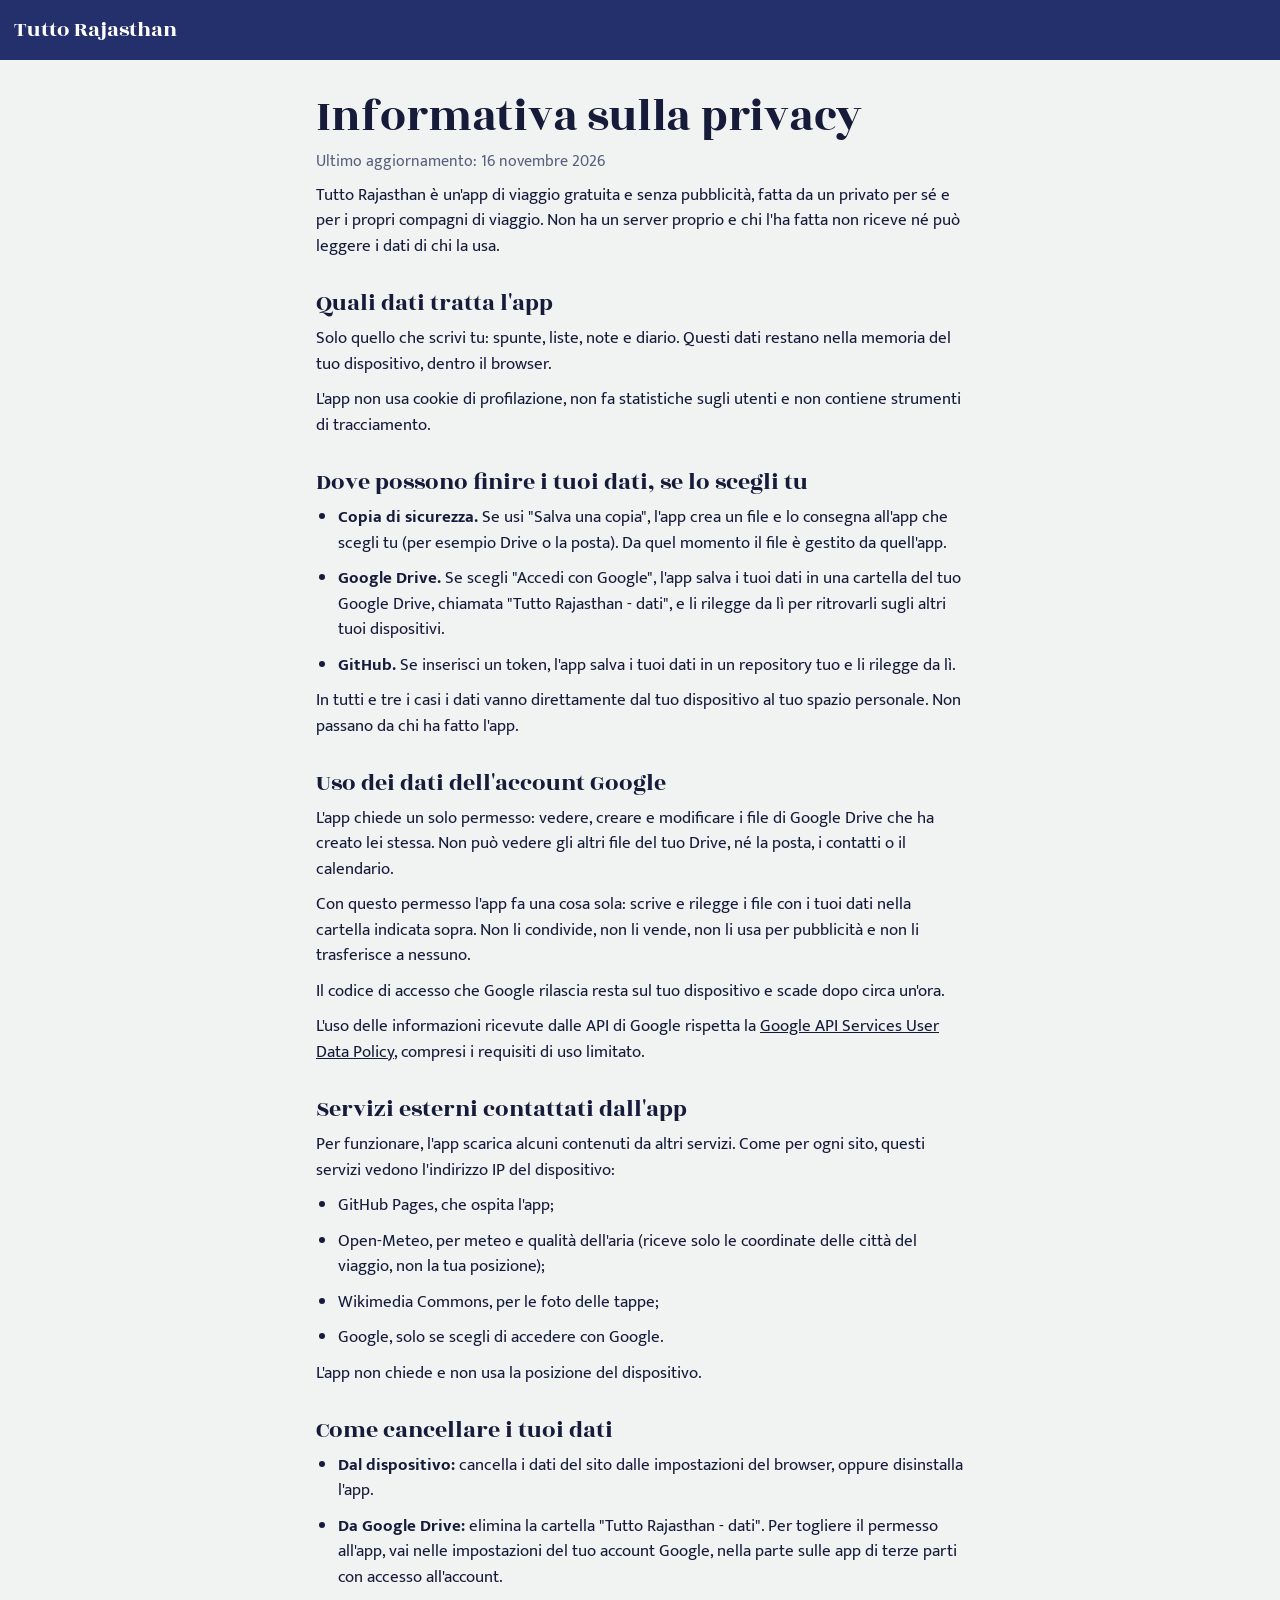
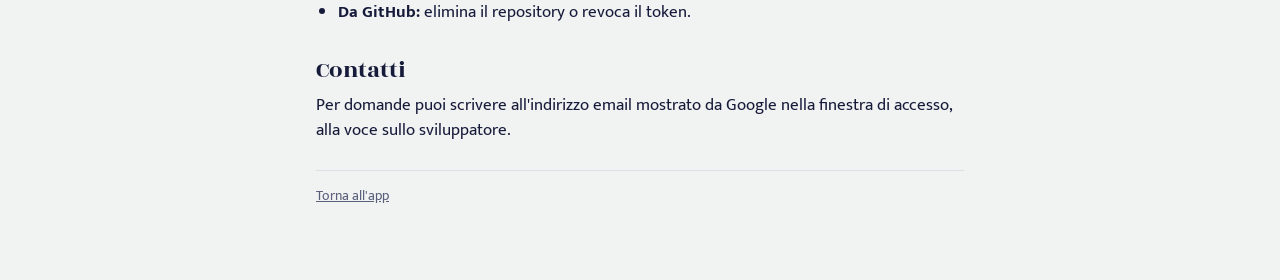
==== privacy.html @ 47c9664c "Informativa sulla privacy e collegamento dalle impostazioni Co-Authored-By: Claude Fable 5.2 <norepl" ====
<!DOCTYPE html>
<html lang="it">
<head>
<meta charset="utf-8">
<meta name="viewport" content="width=device-width, initial-scale=1">
<title>Tutto Rajasthan – Informativa sulla privacy</title>
<link rel="icon" href="icons/icon-192.png">
<link rel="stylesheet" href="app.css">
<style>
  main { max-width: 680px; }
  main h2 { font: 400 24px/1.2 var(--display); margin: 30px 0 8px; }
  main p, main li { margin-bottom: 10px; }
  main ul { list-style: disc; padding-left: 22px; }
  main a { text-decoration: underline; }
  body { padding-bottom: 40px; }
</style>
</head>
<body>
<header class="top"><h1>Tutto Rajasthan</h1></header>
<main>
  <h2 class="titolone" style="margin-top:8px">Informativa sulla privacy</h2>
  <p class="tenue">Ultimo aggiornamento: 16 novembre 2026</p>

  <p>Tutto Rajasthan è un'app di viaggio gratuita e senza pubblicità, fatta da un privato per sé e per i propri compagni di viaggio. Non ha un server proprio e chi l'ha fatta non riceve né può leggere i dati di chi la usa.</p>

  <h2>Quali dati tratta l'app</h2>
  <p>Solo quello che scrivi tu: spunte, liste, note e diario. Questi dati restano nella memoria del tuo dispositivo, dentro il browser.</p>
  <p>L'app non usa cookie di profilazione, non fa statistiche sugli utenti e non contiene strumenti di tracciamento.</p>

  <h2>Dove possono finire i tuoi dati, se lo scegli tu</h2>
  <ul>
    <li><b>Copia di sicurezza.</b> Se usi "Salva una copia", l'app crea un file e lo consegna all'app che scegli tu (per esempio Drive o la posta). Da quel momento il file è gestito da quell'app.</li>
    <li><b>Google Drive.</b> Se scegli "Accedi con Google", l'app salva i tuoi dati in una cartella del tuo Google Drive, chiamata "Tutto Rajasthan - dati", e li rilegge da lì per ritrovarli sugli altri tuoi dispositivi.</li>
    <li><b>GitHub.</b> Se inserisci un token, l'app salva i tuoi dati in un repository tuo e li rilegge da lì.</li>
  </ul>
  <p>In tutti e tre i casi i dati vanno direttamente dal tuo dispositivo al tuo spazio personale. Non passano da chi ha fatto l'app.</p>

  <h2>Uso dei dati dell'account Google</h2>
  <p>L'app chiede un solo permesso: vedere, creare e modificare i file di Google Drive che ha creato lei stessa. Non può vedere gli altri file del tuo Drive, né la posta, i contatti o il calendario.</p>
  <p>Con questo permesso l'app fa una cosa sola: scrive e rilegge i file con i tuoi dati nella cartella indicata sopra. Non li condivide, non li vende, non li usa per pubblicità e non li trasferisce a nessuno.</p>
  <p>Il codice di accesso che Google rilascia resta sul tuo dispositivo e scade dopo circa un'ora.</p>
  <p>L'uso delle informazioni ricevute dalle API di Google rispetta la <a href="https://developers.google.com/terms/api-services-user-data-policy" target="_blank" rel="noopener">Google API Services User Data Policy</a>, compresi i requisiti di uso limitato.</p>

  <h2>Servizi esterni contattati dall'app</h2>
  <p>Per funzionare, l'app scarica alcuni contenuti da altri servizi. Come per ogni sito, questi servizi vedono l'indirizzo IP del dispositivo:</p>
  <ul>
    <li>GitHub Pages, che ospita l'app;</li>
    <li>Open-Meteo, per meteo e qualità dell'aria (riceve solo le coordinate delle città del viaggio, non la tua posizione);</li>
    <li>Wikimedia Commons, per le foto delle tappe;</li>
    <li>Google, solo se scegli di accedere con Google.</li>
  </ul>
  <p>L'app non chiede e non usa la posizione del dispositivo.</p>

  <h2>Come cancellare i tuoi dati</h2>
  <ul>
    <li><b>Dal dispositivo:</b> cancella i dati del sito dalle impostazioni del browser, oppure disinstalla l'app.</li>
    <li><b>Da Google Drive:</b> elimina la cartella "Tutto Rajasthan - dati". Per togliere il permesso all'app, vai nelle impostazioni del tuo account Google, nella parte sulle app di terze parti con accesso all'account.</li>
    <li><b>Da GitHub:</b> elimina il repository o revoca il token.</li>
  </ul>

  <h2>Contatti</h2>
  <p>Per domande puoi scrivere all'indirizzo email mostrato da Google nella finestra di accesso, alla voce sullo sviluppatore.</p>

  <p class="pie"><a href="./">Torna all'app</a></p>
</main>
</body>
</html>
---- app.css ----
/* Tutto Rajasthan
   Idea: ogni città ha il suo colore (la città blu, la città rosa, la città d'oro) e l'arco a punta
   dei palazzi fa da segno ricorrente. Il resto resta quieto: calce, indaco, un accento calendula. */
@font-face { font-family: "Rozha One"; src: url("font/rozha.woff2") format("woff2"); font-display: swap; }
@font-face { font-family: "Mukta"; font-weight: 400; src: url("font/mukta-400.woff2") format("woff2"); font-display: swap; }
@font-face { font-family: "Mukta"; font-weight: 600; src: url("font/mukta-600.woff2") format("woff2"); font-display: swap; }
@font-face { font-family: "Mukta"; font-weight: 700; src: url("font/mukta-700.woff2") format("woff2"); font-display: swap; }

:root {
  --calce: #f1f3f2;
  --foglio: #ffffff;
  --inchiostro: #161b3a;
  --tenue: #5a607c;
  --linea: #dcdfe6;
  --indaco: #24306b;
  --calendula: #f0a202;
  --su-calendula: #2a1c00;
  --robbia: #a8322b;
  --foglia: #23795a;
  --citta: #24306b;
  --su-citta: #ffffff;
  --display: "Rozha One", "Mukta", system-ui, sans-serif;
  --testo: "Mukta", system-ui, -apple-system, "Segoe UI", Roboto, sans-serif;
  --barra: 70px;
}
@media (prefers-color-scheme: dark) {
  :root {
    --calce: #0f1226;
    --foglio: #191d3a;
    --inchiostro: #eeece4;
    --tenue: #a4a9c4;
    --linea: #2c3158;
    --indaco: #161a36;
    --robbia: #f08a80;
    --foglia: #7ccfa9;
  }
}
* { box-sizing: border-box; }
[hidden] { display: none !important; }
html { -webkit-text-size-adjust: 100%; }
body {
  margin: 0; background: var(--calce); color: var(--inchiostro);
  font: 400 17px/1.5 var(--testo);
  padding-bottom: calc(var(--barra) + env(safe-area-inset-bottom) + 12px);
}
h1, h2, h3, h4, p, ul, ol, dl, dd { margin: 0; }
ul, ol { padding: 0; list-style: none; }
a { color: inherit; text-decoration: none; }
button, input, textarea, select { font: inherit; color: inherit; }
button { cursor: pointer; -webkit-tap-highlight-color: transparent; }
svg { display: block; }
:focus-visible { outline: 3px solid var(--calendula); outline-offset: 2px; }

/* ---------- Barra superiore ---------- */
.top {
  position: sticky; top: 0; z-index: 6; display: flex; align-items: center; gap: 2px;
  min-height: 60px; padding: 6px 8px 6px 14px; padding-top: calc(6px + env(safe-area-inset-top));
  background: var(--indaco); color: #fff;
}
.top h1 { flex: 1; min-width: 0; font: 400 22px/1.2 var(--display); overflow: hidden; text-overflow: ellipsis; white-space: nowrap; }
.top button, .top .ing { background: none; border: 0; color: inherit; width: 48px; height: 48px; display: grid; place-items: center; border-radius: 50%; }
.top svg { width: 27px; height: 27px; }
.top .back { margin-left: -10px; }
.top .back svg { width: 30px; height: 30px; }
.punto { width: 15px; height: 15px; border-radius: 50%; background: #9aa1c4; box-shadow: 0 0 0 3px rgba(255, 255, 255, .22); }
.punto.verde { background: #5fd39a; }
.punto.ambra { background: var(--calendula); }
.punto.rosso { background: #ff8a80; }
.punto.blu { background: #9cc4ff; animation: pulsa .9s infinite alternate; }
@keyframes pulsa { to { opacity: .3; } }
@media (prefers-reduced-motion: reduce) { .punto.blu { animation: none; } }
.avviso { background: var(--robbia); color: #fff; padding: 9px 14px; font-size: 15px; }

main { max-width: 720px; margin: 0 auto; padding: 16px 16px 24px; outline: none; }

/* ---------- Navigazione in basso ---------- */
.tab {
  position: fixed; left: 0; right: 0; bottom: 0; z-index: 6; display: flex; justify-content: center;
  background: var(--foglio); border-top: 1px solid var(--linea);
  padding-bottom: env(safe-area-inset-bottom);
}
.tab a {
  flex: 1; max-width: 140px; min-height: var(--barra); display: flex; flex-direction: column; align-items: center; justify-content: center; gap: 2px;
  font-size: 13px; font-weight: 600; color: var(--tenue); position: relative;
}
.tab svg { width: 30px; height: 30px; }
.tab a.qui { color: var(--inchiostro); }
.tab a.qui::before { content: ""; position: absolute; top: 0; left: 22%; right: 22%; height: 4px; border-radius: 0 0 4px 4px; background: var(--calendula); }

/* ---------- Tipografia di pagina ---------- */
.titolone { font: 400 clamp(34px, 9.5vw, 46px)/1.08 var(--display); letter-spacing: -.005em; text-wrap: balance; }
.sez { font: 400 24px/1.2 var(--display); margin: 30px 0 10px; display: flex; align-items: center; gap: 10px; }
.sez:first-child { margin-top: 4px; }
.sez .arco { flex: none; }
h3 { font: 600 18px/1.3 var(--testo); }
.tenue { color: var(--tenue); font-size: 15.5px; }
.piccolo { font-size: 14px; color: var(--tenue); }
.err { color: var(--robbia); font-size: 15.5px; margin: 6px 0; }
.pie { color: var(--tenue); font-size: 14px; margin-top: 26px; padding-top: 14px; border-top: 1px solid var(--linea); }
.pie a { text-decoration: underline; }

/* ---------- Pannelli (solo dove c'è qualcosa da toccare) ---------- */
.pannello { background: var(--foglio); border-radius: 18px; padding: 4px 16px; margin-bottom: 14px; }
.pannello.pieno { padding: 16px; }
.pannello > h2 { font: 700 15px/1.3 var(--testo); color: var(--tenue); padding: 14px 0 4px; }
.vuoto { text-align: center; padding: 34px 20px; }
.vuoto .arco { margin: 0 auto 14px; opacity: .35; }

/* ---------- Viaggio ---------- */
.apertura { padding: 8px 0 4px; }
.apertura .date { margin-top: 6px; }
.nastro { display: flex; gap: 3px; margin: 20px 0 6px; }
.nastro a { flex: 1; min-width: 0; display: block; }
.nastro svg { width: 100%; height: auto; }
.nastro-leg { display: flex; justify-content: space-between; font-size: 13px; color: var(--tenue); }
.prossima { display: flex; gap: 14px; align-items: center; background: var(--calendula); color: var(--su-calendula); border-radius: 18px; padding: 14px 16px; margin: 20px 0 6px; }
.prossima svg { flex: none; width: 30px; height: 30px; }
.prossima b { display: block; font-weight: 700; line-height: 1.3; }
.prossima span { font-size: 15px; }
.oggi-meteo { display: flex; gap: 12px; align-items: center; margin-top: 16px; padding: 14px 16px; border-radius: 18px; background: var(--citta); color: var(--su-citta); }
.oggi-meteo .gradi { font: 400 40px/1 var(--display); }

.filo { position: relative; margin-top: 4px; }
.filo li { position: relative; display: grid; grid-template-columns: 44px 1fr; gap: 0 14px; padding: 0 0 24px 0; }
.filo li::before { content: ""; position: absolute; left: 22px; top: 0; bottom: 0; width: 6px; margin-left: -3px; background: var(--citta); }
.filo li:first-child::before { top: 14px; border-radius: 3px 3px 0 0; }
.filo li:last-child::before { bottom: auto; height: 14px; border-radius: 0 0 3px 3px; }
.perla { position: relative; z-index: 1; justify-self: center; width: 40px; height: 40px; border-radius: 50%; display: grid; place-items: center; background: var(--citta); color: var(--su-citta); font: 400 19px/1 var(--display); border: 4px solid var(--calce); margin-top: -6px; }
.filo .quando { display: block; font-size: 14px; font-weight: 600; color: var(--tenue); text-transform: capitalize; }
.filo .cosa { min-width: 0; margin-top: -4px; }
.filo h3 { font: 400 22px/1.2 var(--display); }
.filo li.passato { opacity: .5; }
.filo li.oggi .perla { box-shadow: 0 0 0 4px var(--calendula); }
.filo li.oggi h3::after { content: "oggi"; font: 700 13px/1 var(--testo); background: var(--calendula); color: var(--su-calendula); padding: 4px 8px; border-radius: 10px; margin-left: 10px; vertical-align: 4px; }
.azioni { display: flex; flex-wrap: wrap; gap: 8px; margin-top: 10px; }
.azioni.larghe { margin: 16px 0 6px; }
.chip { display: inline-flex; align-items: center; gap: 7px; min-height: 40px; padding: 7px 15px; border-radius: 20px; background: var(--foglio); border: 1.5px solid var(--linea); font-size: 15.5px; font-weight: 600; }
.chip svg { width: 19px; height: 19px; }
.chip.citta { background: var(--citta); color: var(--su-citta); border-color: transparent; }
.chip.scritto { border-color: var(--foglia); color: var(--foglia); }

/* ---------- Tappe ---------- */
.tappe li a { display: grid; grid-template-columns: 54px 1fr auto; gap: 14px; align-items: center; padding: 14px 0; border-bottom: 1px solid var(--linea); }
.tappe h3 { font: 400 22px/1.15 var(--display); }
.tappe .gradi { font: 600 15.5px/1.2 var(--testo); color: var(--tenue); text-align: right; white-space: nowrap; }
.tappe .gradi b { display: block; font: 400 22px/1 var(--display); color: var(--inchiostro); }
.generali { display: flex; align-items: center; gap: 14px; background: var(--foglio); border-radius: 18px; padding: 14px 16px; margin-bottom: 8px; }
.generali svg { flex: none; width: 30px; height: 30px; color: var(--indaco); }
@media (prefers-color-scheme: dark) { .generali svg { color: var(--calendula); } }

.fascia { margin: -16px -16px 0; padding: 22px 16px 20px; background: var(--citta); color: var(--su-citta); position: relative; overflow: hidden; }
.fascia .titolone { position: relative; }
.fascia p { position: relative; opacity: .92; }
.fascia .sfondo { position: absolute; right: -30px; bottom: -64px; width: 210px; height: auto; opacity: .16; }
.fascia .scritta { position: relative; }
.fascia .foto { position: absolute; inset: 0; width: 100%; height: 100%; object-fit: cover; opacity: 0; }
.fascia.con-foto { min-height: 230px; display: flex; align-items: flex-end; color: #fff; background: #10122a; }
.fascia.con-foto .foto { opacity: 1; }
.fascia.con-foto .sfondo { display: none; }
.fascia.con-foto::after { content: ""; position: absolute; inset: 0; background: linear-gradient(180deg, rgba(10, 12, 34, 0) 30%, rgba(10, 12, 34, .82) 100%); }
.fascia.con-foto .scritta { z-index: 1; text-shadow: 0 1px 10px rgba(0, 0, 0, .55); }
@media (prefers-reduced-motion: no-preference) { .fascia .foto { transition: opacity .35s; } }

.meteo { background: var(--foglio); border-radius: 0 0 18px 18px; margin: 0 -16px; padding: 4px 16px 8px; }
.meteo .k { display: block; font-size: 14px; font-weight: 600; color: var(--tenue); }
.meteo .grande { font: 400 34px/1.1 var(--display); display: block; }
.meteo .blocco { padding: 14px 0; border-top: 1px solid var(--linea); }
.meteo .adesso { display: flex; align-items: center; gap: 16px; padding: 14px 0 12px; }
.meteo .adesso .cielo { width: 58px; height: 58px; color: var(--calendula); flex: none; }
.meteo .soli { display: grid; grid-template-columns: 1fr 1fr; gap: 0 16px; }
.meteo .soli p { grid-column: 1 / -1; }
.cielo { width: 26px; height: 26px; }

.scala-t { display: grid; grid-template-columns: auto 1fr auto; gap: 10px; align-items: center; font-weight: 700; font-size: 15.5px; margin: 6px 0 4px; }
.scala-t .traccia { position: relative; height: 10px; border-radius: 5px; background: var(--linea); }
.scala-t .traccia i { position: absolute; top: 0; bottom: 0; border-radius: 5px; background: var(--citta); }
.scala-t .traccia b { position: absolute; top: 50%; width: 16px; height: 16px; margin: -8px 0 0 -8px; border-radius: 50%; background: var(--inchiostro); border: 3px solid var(--foglio); }
.tappe .scala-t { margin: 6px 0 0; font-size: 14.5px; }

.scala-aria { margin-top: 10px; }
.scala-aria .fasce { position: relative; display: flex; gap: 2px; height: 10px; }
.scala-aria .fasce i { flex: 1; border-radius: 3px; }
.scala-aria .fasce i:first-child { border-radius: 5px 3px 3px 5px; }
.scala-aria .fasce i:last-of-type { border-radius: 3px 5px 5px 3px; }
.scala-aria .fasce b { position: absolute; top: -5px; width: 8px; height: 20px; margin-left: -4px; border-radius: 4px; background: var(--inchiostro); box-shadow: 0 0 0 2px var(--foglio); }
.scala-aria .estremi { display: flex; justify-content: space-between; font-size: 13px; color: var(--tenue); margin-top: 6px; }

.colonne { display: flex; gap: 18px; margin-top: 10px; }
.colonne .col { display: flex; flex-direction: column; align-items: center; gap: 3px; min-width: 62px; }
.colonne .cielo { color: var(--tenue); margin-bottom: 2px; }
.colonne .v { font-weight: 700; font-size: 15.5px; line-height: 1.2; }
.colonne .asta { position: relative; width: 12px; height: 86px; border-radius: 6px; background: var(--linea); }
.colonne .asta i { position: absolute; left: 0; right: 0; border-radius: 6px; background: var(--citta); }
.colonne .d { font-size: 13.5px; color: var(--tenue); line-height: 1.25; text-align: center; }

.grafico { width: 100%; height: auto; overflow: visible; }
.grafico .griglia { stroke: var(--linea); stroke-width: 1; }
.grafico .asse { font: 600 10.5px var(--testo); fill: var(--tenue); }
.grafico .asse.oggi { fill: var(--inchiostro); font-weight: 700; }
.grafico .asse.nome { font-size: 10px; }
.grafico a:focus-visible rect:first-of-type { fill: color-mix(in srgb, var(--calendula) 30%, transparent); }
.legenda { display: flex; flex-wrap: wrap; gap: 6px 18px; font-size: 14px; color: var(--tenue); margin-top: 8px; }
.legenda span { display: inline-flex; align-items: center; gap: 7px; }
.legenda .q { width: 10px; height: 16px; border-radius: 5px; border: 2.5px solid var(--tenue); }
.legenda .q.piena { background: var(--tenue); }

.nuova { position: sticky; top: calc(60px + env(safe-area-inset-top)); z-index: 5; display: flex; align-items: center; gap: 12px; justify-content: space-between; background: var(--calendula); color: var(--su-calendula); padding: 10px 14px; box-shadow: 0 2px 8px rgba(10, 12, 34, .18); }
.nuova p { font-size: 15.5px; line-height: 1.3; }
.nuova button { flex: none; min-height: 42px; padding: 8px 16px; border-radius: 21px; border: 0; background: var(--su-calendula); color: #fff; font-weight: 700; }

.segni li, .lista li { display: flex; gap: 14px; padding: 13px 0; border-top: 1px solid var(--linea); align-items: flex-start; }
.segni li:first-child, .lista li:first-child { border-top: 0; }
.segni p, .lista p { font-size: 16px; color: var(--tenue); margin-top: 2px; }
.spunta { flex: none; width: 34px; height: 34px; border-radius: 11px; border: 2.5px solid var(--tenue); background: transparent; position: relative; margin-top: 0; }
.spunta::before { content: ""; position: absolute; inset: -8px; }
.spunta.on { background: var(--foglia); border-color: var(--foglia); }
.spunta.on::after { content: ""; position: absolute; left: 10px; top: 3px; width: 8px; height: 16px; border: solid #fff; border-width: 0 3.5px 3.5px 0; transform: rotate(45deg); }
@media (prefers-color-scheme: dark) { .spunta.on::after { border-color: #0f1226; } }
.punti li { padding: 10px 0 10px 22px; border-top: 1px solid var(--linea); position: relative; }
.punti li:first-child { border-top: 0; }
.punti li::before { content: ""; position: absolute; left: 2px; top: 20px; width: 9px; height: 9px; border-radius: 2px; background: var(--citta); transform: rotate(45deg); }
.voci-testo li { padding: 13px 0; border-top: 1px solid var(--linea); }
.voci-testo li:first-child { border-top: 0; }
.voci-testo p { color: var(--tenue); margin-top: 2px; font-size: 16px; }
.rimandi a { display: flex; justify-content: space-between; gap: 12px; align-items: center; padding: 13px 0; border-top: 1px solid var(--linea); }
.rimandi a:first-child { border-top: 0; }
.freccia { flex: none; width: 22px; height: 22px; color: var(--tenue); }

/* ---------- Sotto-navigazione ---------- */
.sotto { display: flex; gap: 8px; overflow-x: auto; margin: 0 -16px; padding: 0 16px 14px; scrollbar-width: none; }
.sotto::-webkit-scrollbar { display: none; }
.sotto a { flex: none; min-height: 42px; display: inline-flex; align-items: center; padding: 8px 16px; border-radius: 21px; border: 1.5px solid var(--linea); background: var(--foglio); font-size: 15.5px; font-weight: 600; white-space: nowrap; }
.sotto a.qui { background: var(--inchiostro); border-color: var(--inchiostro); color: var(--calce); }

/* ---------- Liste ---------- */
.progresso { font-size: 14.5px; color: var(--tenue); padding: 0 2px 14px; }
.progresso span { display: block; height: 8px; border-radius: 4px; background: linear-gradient(90deg, var(--foglia) var(--p), var(--linea) var(--p)); margin-bottom: 6px; }
.lista .corpo { flex: 1; min-width: 0; cursor: pointer; }
.lista li.fatto h3 { text-decoration: line-through; color: var(--tenue); font-weight: 400; }
.meta { margin-top: 6px; font-size: 14.5px; font-weight: 600; }
.quando-voce { color: var(--indaco); }
@media (prefers-color-scheme: dark) { .quando-voce { color: #9cb0ff; } }
.quando-voce.scaduta { color: var(--robbia); }
.stato-voce { flex: none; border: 0; border-radius: 16px; padding: 7px 11px; font-size: 13px; font-weight: 700; min-height: 36px; background: var(--linea); }
.s-posseduto { background: color-mix(in srgb, var(--foglia) 20%, transparent); color: var(--foglia); }
.s-da-comprare { background: color-mix(in srgb, var(--robbia) 16%, transparent); color: var(--robbia); }
.s-da-decidere { background: color-mix(in srgb, var(--calendula) 30%, transparent); color: #6d4a00; }
@media (prefers-color-scheme: dark) { .s-da-decidere { color: var(--calendula); } }
.piu { width: 100%; min-height: 52px; border: 2px dashed var(--tenue); border-radius: 18px; background: transparent; font-weight: 700; display: flex; align-items: center; justify-content: center; gap: 8px; }
.piu svg { width: 22px; height: 22px; }

/* ---------- Fotografia ---------- */
.schede-foto li a { display: grid; grid-template-columns: 1fr auto; gap: 4px 12px; padding: 14px 0; border-top: 1px solid var(--linea); align-items: center; }
.schede-foto li:first-child a { border-top: 0; }
.schede-foto h3 { font: 400 21px/1.2 var(--display); }
.schede-foto p { grid-column: 1; color: var(--tenue); font-size: 15.5px; }
.schede-foto .freccia { grid-column: 2; grid-row: 1 / span 2; }
.slot { display: inline-grid; place-items: center; min-width: 38px; height: 28px; padding: 0 8px; border-radius: 8px; background: var(--inchiostro); color: var(--calce); font: 700 14px/1 var(--testo); vertical-align: 2px; margin-right: 8px; }
.intro-foto { font-size: 18px; line-height: 1.55; margin: 12px 0 4px; max-width: 62ch; }
.imp li { padding: 12px 0; border-top: 1px solid var(--linea); display: grid; gap: 3px; }
.imp li:first-child { border-top: 0; }
.imp .k { font-size: 14px; font-weight: 600; color: var(--tenue); }
.imp .v { font-weight: 700; font-size: 18px; line-height: 1.3; }
.imp .w { color: var(--tenue); font-size: 15.5px; }
.imp .percorso { font-size: 13.5px; color: var(--tenue); }
.passi { counter-reset: p; }
.passi li { counter-increment: p; display: grid; grid-template-columns: 38px 1fr; gap: 12px; padding: 13px 0; border-top: 1px solid var(--linea); }
.passi li:first-child { border-top: 0; }
.passi li::before { content: counter(p); font: 400 26px/1 var(--display); color: var(--calendula); text-align: center; padding-top: 2px; }
.passi .w { color: var(--tenue); font-size: 15.5px; margin-top: 3px; }
.errori li { padding: 10px 0 10px 26px; border-top: 1px solid var(--linea); position: relative; }
.errori li:first-child { border-top: 0; }
.errori li::before { content: "×"; position: absolute; left: 2px; top: 6px; font: 700 22px/1.3 var(--testo); color: var(--robbia); }
.imp.base li { grid-template-columns: 34px 1fr; gap: 3px 14px; }
.imp.base .spunta { grid-row: 1 / span 4; }
.imp.base li.fatto .v { text-decoration: line-through; color: var(--tenue); }
.coppie { display: grid; grid-template-columns: 1fr auto; gap: 0 14px; }
.coppie > * { padding: 9px 0; border-top: 1px solid var(--linea); }
.coppie > :nth-child(-n+2) { border-top: 0; }
.coppie dt { color: var(--tenue); font-size: 15.5px; }
.coppie dd { font-weight: 700; text-align: right; }

/* ---------- Diario e campi ---------- */
.giorno-d h2 { font: 400 21px/1.2 var(--display); text-transform: capitalize; display: flex; align-items: center; gap: 10px; padding: 0; color: var(--inchiostro); }
.giorno-d .perla { width: 32px; height: 32px; font-size: 16px; border: 0; margin: 0; flex: none; }
.giorno-d.oggi { box-shadow: 0 0 0 3px var(--calendula); }
textarea, input, select {
  width: 100%; margin-top: 8px; padding: 12px 14px; border: 1.5px solid var(--linea); border-radius: 14px;
  background: var(--calce); color: var(--inchiostro); line-height: 1.5; font-size: 17px;
}
textarea { resize: vertical; min-height: 76px; display: block; }
textarea:focus, input:focus, select:focus { outline: 3px solid var(--calendula); outline-offset: 0; border-color: transparent; }
label { display: block; font-size: 15px; font-weight: 600; color: var(--tenue); margin-top: 14px; }

.btn { min-height: 48px; padding: 11px 20px; border-radius: 24px; border: 2px solid var(--inchiostro); background: var(--inchiostro); color: var(--calce); font-weight: 700; }
.btn.chiaro { background: transparent; color: var(--inchiostro); }
.btn.pericolo { background: transparent; color: var(--robbia); border-color: var(--robbia); margin-left: auto; }
.btn:disabled { opacity: .5; }
.btn.file { display: inline-grid; place-items: center; cursor: pointer; font-size: 17px; margin: 0; }

.guida { margin: 12px 0 4px; border: 1.5px solid var(--linea); border-radius: 14px; padding: 4px 14px; }
.guida summary { cursor: pointer; font-weight: 700; padding: 10px 0; }
.guida ol { list-style: decimal; padding: 0 0 6px 22px; }
.guida li { padding: 6px 0; }
.guida a { text-decoration: underline; }

dialog { border: 0; border-radius: 22px; padding: 20px; width: min(540px, calc(100vw - 20px)); background: var(--foglio); color: var(--inchiostro); box-shadow: 0 16px 50px rgba(8, 10, 30, .45); }
dialog::backdrop { background: rgba(10, 12, 34, .6); }
dialog h2 { font: 400 26px/1.2 var(--display); }

@media (min-width: 752px) {
  main { padding-top: 24px; }
  .fascia { margin: 0; border-radius: 18px 18px 0 0; }
  .meteo { margin: 0; }
  .sotto { margin: 0; padding-left: 0; padding-right: 0; }
}
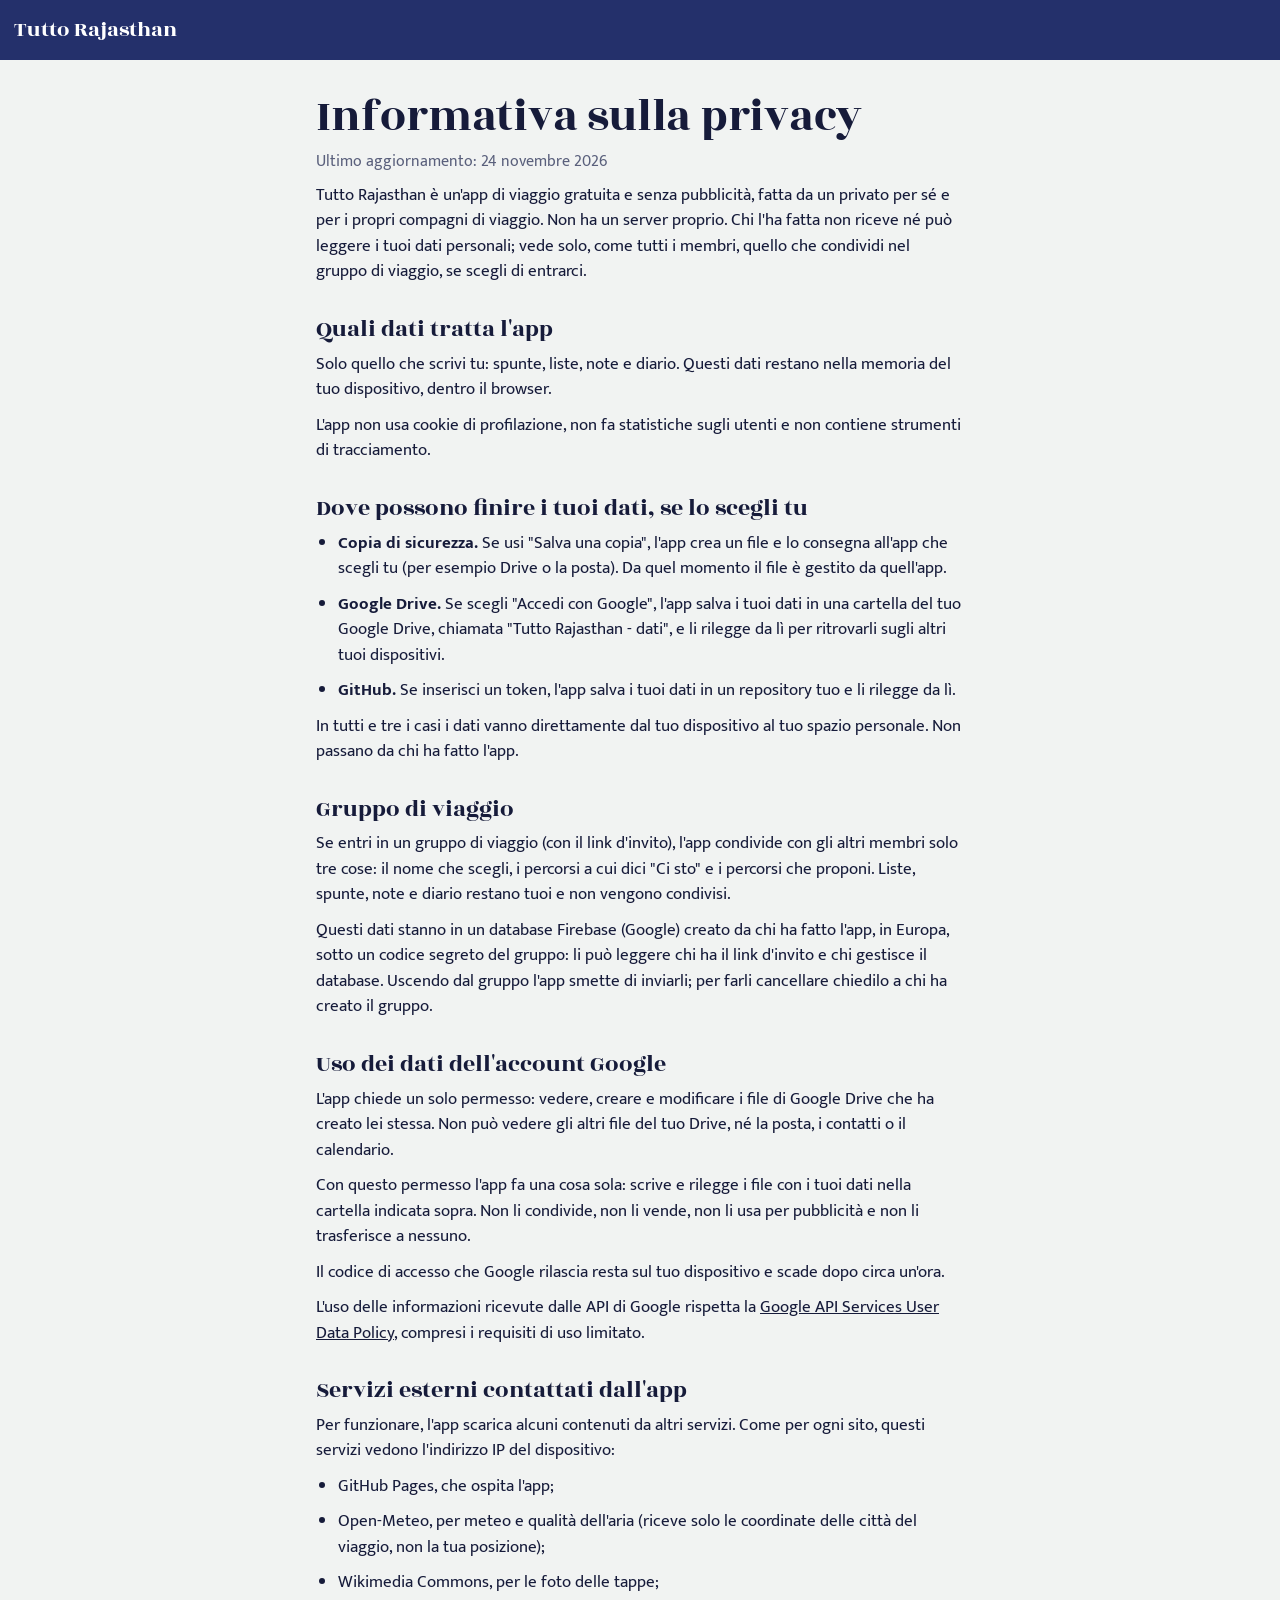
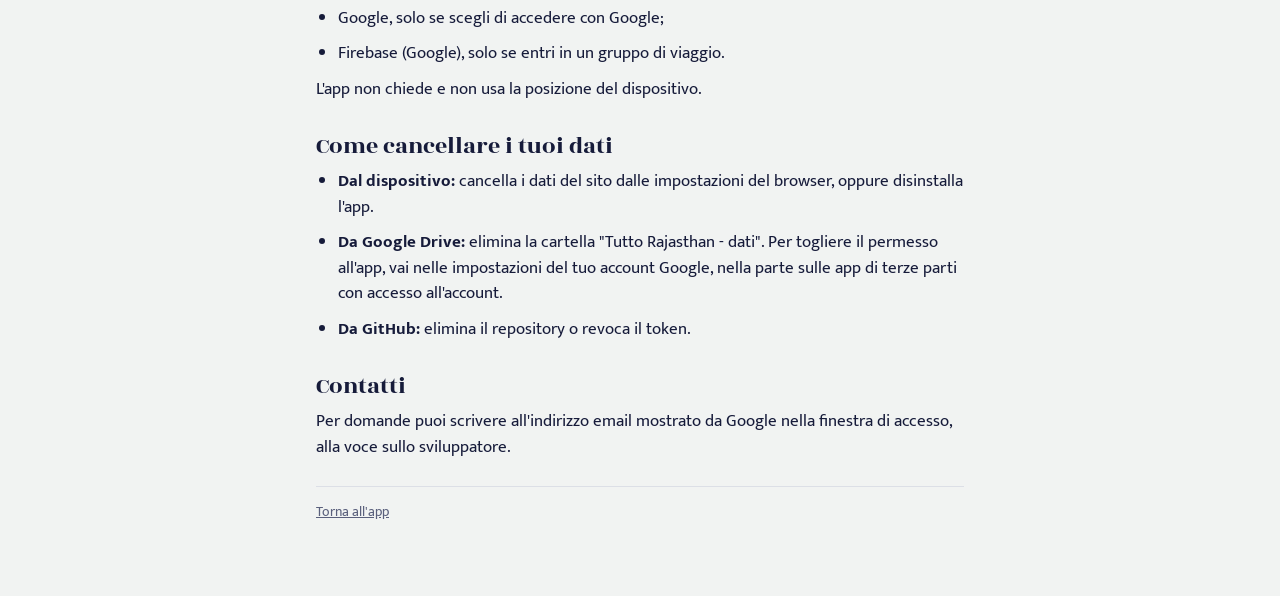
==== commit 4b707a78: "Percorsi del giorno: proposte, adesioni del gruppo, dove mangiare vicino ai luoghi Co-Authored-By: C" ====
--- a/privacy.html
+++ b/privacy.html
@@ -19,9 +19,9 @@
 <header class="top"><h1>Tutto Rajasthan</h1></header>
 <main>
   <h2 class="titolone" style="margin-top:8px">Informativa sulla privacy</h2>
-  <p class="tenue">Ultimo aggiornamento: 16 novembre 2026</p>
+  <p class="tenue">Ultimo aggiornamento: 24 novembre 2026</p>
 
-  <p>Tutto Rajasthan è un'app di viaggio gratuita e senza pubblicità, fatta da un privato per sé e per i propri compagni di viaggio. Non ha un server proprio e chi l'ha fatta non riceve né può leggere i dati di chi la usa.</p>
+  <p>Tutto Rajasthan è un'app di viaggio gratuita e senza pubblicità, fatta da un privato per sé e per i propri compagni di viaggio. Non ha un server proprio. Chi l'ha fatta non riceve né può leggere i tuoi dati personali; vede solo, come tutti i membri, quello che condividi nel gruppo di viaggio, se scegli di entrarci.</p>
 
   <h2>Quali dati tratta l'app</h2>
   <p>Solo quello che scrivi tu: spunte, liste, note e diario. Questi dati restano nella memoria del tuo dispositivo, dentro il browser.</p>
@@ -35,6 +35,10 @@
   </ul>
   <p>In tutti e tre i casi i dati vanno direttamente dal tuo dispositivo al tuo spazio personale. Non passano da chi ha fatto l'app.</p>
 
+  <h2>Gruppo di viaggio</h2>
+  <p>Se entri in un gruppo di viaggio (con il link d'invito), l'app condivide con gli altri membri solo tre cose: il nome che scegli, i percorsi a cui dici "Ci sto" e i percorsi che proponi. Liste, spunte, note e diario restano tuoi e non vengono condivisi.</p>
+  <p>Questi dati stanno in un database Firebase (Google) creato da chi ha fatto l'app, in Europa, sotto un codice segreto del gruppo: li può leggere chi ha il link d'invito e chi gestisce il database. Uscendo dal gruppo l'app smette di inviarli; per farli cancellare chiedilo a chi ha creato il gruppo.</p>
+
   <h2>Uso dei dati dell'account Google</h2>
   <p>L'app chiede un solo permesso: vedere, creare e modificare i file di Google Drive che ha creato lei stessa. Non può vedere gli altri file del tuo Drive, né la posta, i contatti o il calendario.</p>
   <p>Con questo permesso l'app fa una cosa sola: scrive e rilegge i file con i tuoi dati nella cartella indicata sopra. Non li condivide, non li vende, non li usa per pubblicità e non li trasferisce a nessuno.</p>
@@ -47,7 +51,8 @@
     <li>GitHub Pages, che ospita l'app;</li>
     <li>Open-Meteo, per meteo e qualità dell'aria (riceve solo le coordinate delle città del viaggio, non la tua posizione);</li>
     <li>Wikimedia Commons, per le foto delle tappe;</li>
-    <li>Google, solo se scegli di accedere con Google.</li>
+    <li>Google, solo se scegli di accedere con Google;</li>
+    <li>Firebase (Google), solo se entri in un gruppo di viaggio.</li>
   </ul>
   <p>L'app non chiede e non usa la posizione del dispositivo.</p>
 
--- a/app.css
+++ b/app.css
@@ -211,6 +211,26 @@
 .segni li, .lista li { display: flex; gap: 14px; padding: 13px 0; border-top: 1px solid var(--linea); align-items: flex-start; }
 .segni li:first-child, .lista li:first-child { border-top: 0; }
 .segni p, .lista p { font-size: 16px; color: var(--tenue); margin-top: 2px; }
+.segni li > div, .dett { flex: 1; min-width: 0; }
+.dett summary { list-style: none; display: flex; gap: 10px; align-items: flex-start; cursor: pointer; }
+.dett summary::-webkit-details-marker { display: none; }
+.dett summary > div { flex: 1; min-width: 0; }
+.dett .giu { flex: none; width: 24px; height: 24px; margin-top: 2px; color: var(--tenue); }
+@media (prefers-reduced-motion: no-preference) { .dett .giu { transition: transform .2s; } }
+.dett[open] .giu { transform: rotate(180deg); }
+.foto-voce { margin: 12px 0 0; }
+.foto-voce img { display: block; width: 100%; max-height: 300px; object-fit: cover; border-radius: 6px; background: var(--linea); aspect-ratio: 4 / 3; }
+.foto-voce figcaption { font-size: 13px; color: var(--tenue); margin-top: 6px; line-height: 1.35; }
+.foto-voce figcaption a { text-decoration: underline; }
+.dett dl { margin: 10px 0 2px; padding: 4px 0 4px 14px; border-left: 3px solid var(--citta); }
+.dett dt { font-size: 14px; font-weight: 700; color: var(--tenue); margin-top: 10px; }
+.dett dt:first-child { margin-top: 0; }
+.dett dd { margin: 2px 0 0; font-size: 16px; line-height: 1.55; max-width: 62ch; }
+.etichette { display: flex; flex-wrap: wrap; gap: 6px; margin-top: 8px; }
+.et { display: inline-flex; align-items: center; gap: 6px; font-size: 13px; font-weight: 600; padding: 3px 10px; border-radius: 12px; border: 1.5px solid var(--linea); color: var(--tenue); }
+.et.pic i { display: inline-block; width: 6px; height: 12px; border-radius: 3px; background: var(--linea); margin-right: -3px; }
+.et.pic i:last-of-type { margin-right: 2px; }
+.et.p1 i:nth-of-type(-n+1), .et.p2 i:nth-of-type(-n+2), .et.p3 i:nth-of-type(-n+3) { background: var(--robbia); }
 .spunta { flex: none; width: 34px; height: 34px; border-radius: 11px; border: 2.5px solid var(--tenue); background: transparent; position: relative; margin-top: 0; }
 .spunta::before { content: ""; position: absolute; inset: -8px; }
 .spunta.on { background: var(--foglia); border-color: var(--foglia); }
@@ -308,9 +328,103 @@
 dialog::backdrop { background: rgba(10, 12, 34, .6); }
 dialog h2 { font: 400 26px/1.2 var(--display); }
 
+/* ---------- Simulatore del bagaglio ---------- */
+.sim-intro { padding: 0 2px 14px; }
+.sim-scen { display: block; }
+.sim-scen h3 { font: 400 22px/1.2 var(--display); }
+.sim-testa { display: flex; align-items: center; gap: 10px; padding: 12px 0 4px; }
+.sim-testa h2 { flex: 1; min-width: 0; font: 700 17px/1.3 var(--testo); color: var(--inchiostro); cursor: pointer; padding: 0; }
+.sim-testa h2.sim-tit { font: 400 24px/1.2 var(--display); }
+.sim-testa .sim-dove { flex: 0 0 auto; width: auto; max-width: 52%; }
+.pannello.pieno .sim-testa { padding-top: 0; }
+.sim-barra { margin: 8px 0; }
+.sim-et { display: flex; justify-content: space-between; gap: 10px; font-size: 15px; color: var(--tenue); }
+.sim-et b { color: var(--inchiostro); white-space: nowrap; }
+.sim-trac { display: block; height: 9px; border-radius: 5px; background: var(--linea); margin-top: 4px; overflow: hidden; }
+.sim-trac i { display: block; height: 100%; border-radius: 5px; background: var(--foglia); }
+.sim-barra.oltre .sim-et b { color: var(--robbia); }
+.sim-barra.oltre .sim-trac i { background: var(--robbia); }
+.sim-avvisi { margin: 10px 0 4px; }
+.sim-avvisi li { padding: 8px 0 8px 24px; border-top: 1px solid var(--linea); position: relative; color: var(--robbia); font-size: 15.5px; }
+.sim-avvisi li::before { content: "!"; position: absolute; left: 6px; top: 7px; font-weight: 700; }
+.sim-nota { margin-top: 10px; font-size: 14.5px; }
+.sim-dove { width: auto; max-width: 46%; flex: none; margin-top: 0; padding: 8px 10px; font-size: 15px; border-radius: 12px; align-self: center; }
+.sim-cont .lista li { align-items: center; }
+.sim-cont.interno { background: var(--calce); margin: 10px 0 12px; padding: 2px 12px; border-radius: 14px; }
+.sim-vuoto { padding: 6px 0 14px; }
+.sim-casa summary { cursor: pointer; list-style: none; }
+.sim-casa summary::-webkit-details-marker { display: none; }
+.sim-casa summary h2::after { content: " ▾"; font-size: 13px; }
+.sim-casa[open] summary h2::after { content: " ▴"; }
+.stima { display: inline-block; font-size: 12.5px; font-weight: 700; color: var(--su-calendula); background: var(--calendula); border-radius: 8px; padding: 0 6px; margin-left: 4px; vertical-align: 1px; }
+.btn.piccolo { min-height: 38px; padding: 6px 14px; font-size: 15px; }
+.sim-tre { display: grid; grid-template-columns: repeat(3, 1fr); gap: 8px; }
+.sim-tre label { margin-top: 12px; }
+.sim-check { display: flex; align-items: center; gap: 10px; color: var(--inchiostro); font-weight: 400; font-size: 16px; }
+.sim-check input { width: 22px; height: 22px; margin: 0; flex: none; }
+
 @media (min-width: 752px) {
   main { padding-top: 24px; }
   .fascia { margin: 0; border-radius: 18px 18px 0 0; }
   .meteo { margin: 0; }
   .sotto { margin: 0; padding-left: 0; padding-right: 0; }
 }
+
+/* ---------- Percorsi del giorno ---------- */
+.intro-giorno { margin: 4px 0 14px; }
+.avviso-gr { font-size: 15px; padding: 12px 14px; border-radius: 14px; border: 1.5px dashed var(--linea); margin-bottom: 14px; }
+.avviso-gr a { text-decoration: underline; }
+.percorso { background: var(--foglio); border-radius: 18px; margin-bottom: 14px; overflow: hidden; border-top: 6px solid var(--citta); }
+.percorso.mio { box-shadow: inset 0 0 0 2px var(--citta); }
+.percorso header { padding: 14px 16px 4px; }
+.percorso h3 { font: 700 19px/1.3 var(--testo); }
+.percorso header p { color: var(--tenue); font-size: 15.5px; margin-top: 2px; }
+.percorso .autore { font-size: 14px; font-weight: 600; }
+.soste { list-style: none; margin: 8px 16px; padding: 0; }
+.soste li { display: grid; grid-template-columns: 52px 1fr; gap: 8px; padding: 7px 0; border-bottom: 1px solid var(--linea); }
+.soste li:last-child { border-bottom: 0; }
+.soste .ora { font-weight: 700; font-variant-numeric: tabular-nums; color: var(--tenue); padding-top: 1px; }
+.soste p { font-size: 14.5px; margin-top: 2px; }
+.pasti { display: grid; grid-template-columns: 1fr 1fr; gap: 1px; background: var(--linea); margin: 6px 0 0; }
+.pasti > div { background: var(--foglio); padding: 10px 16px; min-width: 0; }
+.pasti > div.completo { background: color-mix(in srgb, var(--citta) 14%, var(--foglio)); }
+.pasti dt { font-size: 13.5px; font-weight: 700; color: var(--tenue); display: flex; align-items: center; gap: 6px; flex-wrap: wrap; }
+.pasti dt .et { padding: 1px 8px; font-size: 12px; border-color: var(--citta); color: var(--inchiostro); }
+.pasti dd { font-size: 15px; line-height: 1.35; margin-top: 2px; overflow-wrap: anywhere; }
+.percorso footer { display: flex; align-items: center; gap: 12px; flex-wrap: wrap; padding: 12px 16px 14px; border-top: 1px solid var(--linea); }
+.percorso .chi { flex: 1; min-width: 120px; font-size: 15px; color: var(--tenue); }
+.percorso .link { font-size: 15px; font-weight: 600; text-decoration: underline; }
+.nome-box { margin-bottom: 14px; }
+.nome-box label { margin-top: 0; }
+
+/* ---------- Editor della proposta ---------- */
+.editor label:first-child { margin-top: 0; }
+.ed-sez { font: 700 17px/1.3 var(--testo); margin: 22px 0 2px; }
+.scegli-soste { list-style: none; padding: 0; margin: 8px 0 0; }
+.scegli-soste li { display: grid; grid-template-columns: 1fr 128px; gap: 8px; align-items: center; padding: 6px 0; border-bottom: 1px solid var(--linea); }
+.scegli-soste li:last-child { border-bottom: 0; }
+.scegli-soste .riga { display: flex; align-items: center; gap: 12px; margin: 0; color: var(--inchiostro); font-size: 16px; font-weight: 500; min-height: 44px; }
+.scegli-soste input[type="checkbox"] { width: 24px; height: 24px; flex: none; accent-color: var(--citta); }
+.scegli-soste input[type="time"], .scegli-soste input:not([type]) { margin: 0; }
+.scelta-completo { display: flex; gap: 8px; flex-wrap: wrap; margin: 10px 0 4px; }
+.pill { display: inline-flex; align-items: center; min-height: 44px; padding: 8px 16px; border-radius: 22px; border: 2px solid var(--linea); margin: 0; color: var(--inchiostro); cursor: pointer; }
+.pill input { position: absolute; opacity: 0; pointer-events: none; }
+.pill.on { border-color: var(--citta); background: color-mix(in srgb, var(--citta) 16%, var(--foglio)); }
+.pill:focus-within { outline: 3px solid var(--calendula); }
+.pasto-ed { padding: 4px 0 8px; border-bottom: 1px solid var(--linea); }
+.pasto-ed:last-of-type { border-bottom: 0; }
+.pasto-ed input { margin-top: 6px; }
+
+/* ---------- Dove mangiare ---------- */
+.locali { list-style: none; padding: 0; margin: 0 0 6px; }
+.locale { padding: 12px 0; border-bottom: 1px solid var(--linea); }
+.locale:last-child { border-bottom: 0; }
+.loc-testa { display: flex; justify-content: space-between; gap: 10px; align-items: baseline; }
+.loc-testa b { font-size: 17px; }
+.prezzo { color: var(--tenue); font-weight: 700; letter-spacing: 1px; white-space: nowrap; }
+.locale > p { margin-top: 2px; }
+.nota { font-size: 14.5px; margin-top: 6px; }
+.vicini { margin: 14px 0 4px; padding: 10px 14px; border-radius: 12px; background: var(--calce); }
+.vicini h4 { font-size: 14px; font-weight: 700; color: var(--tenue); margin-bottom: 4px; }
+.vicini ul { list-style: none; padding: 0; margin: 0; }
+.vicini li { display: block; font-size: 15px; padding: 5px 0; line-height: 1.4; }
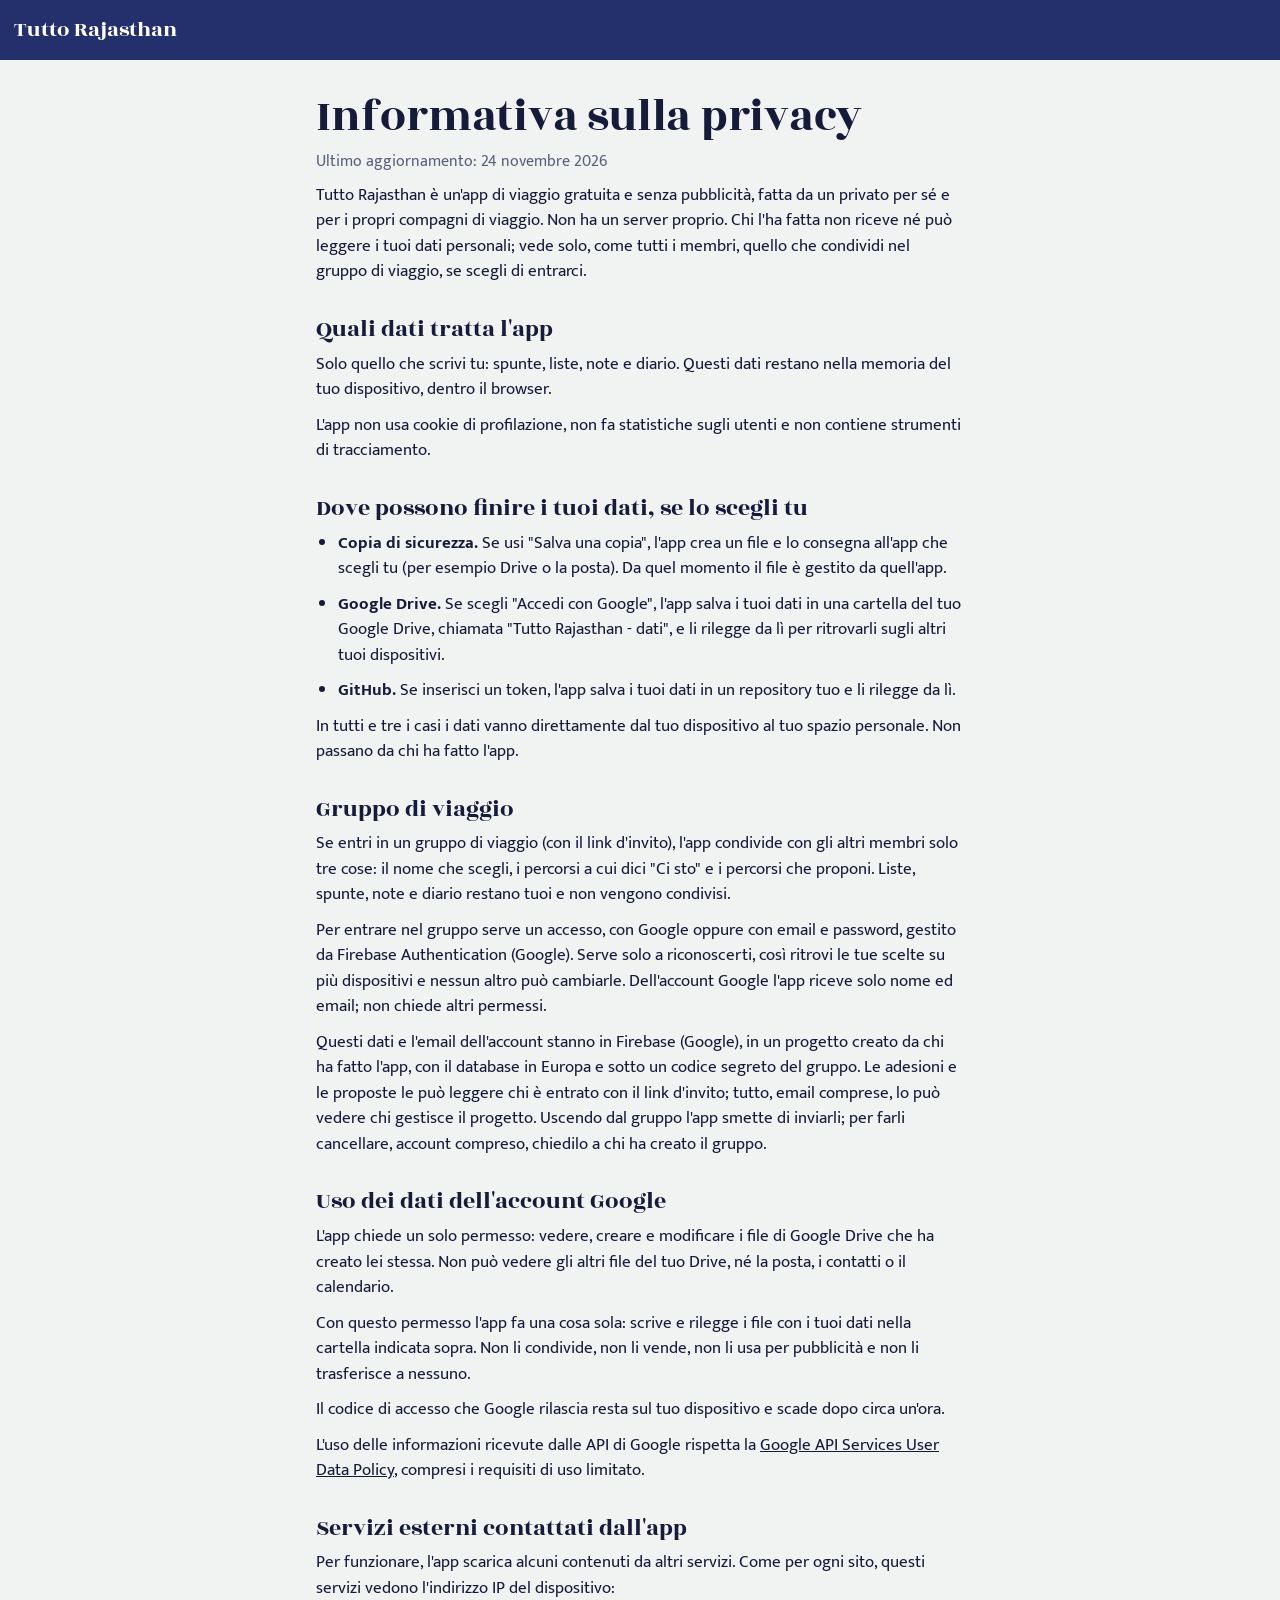
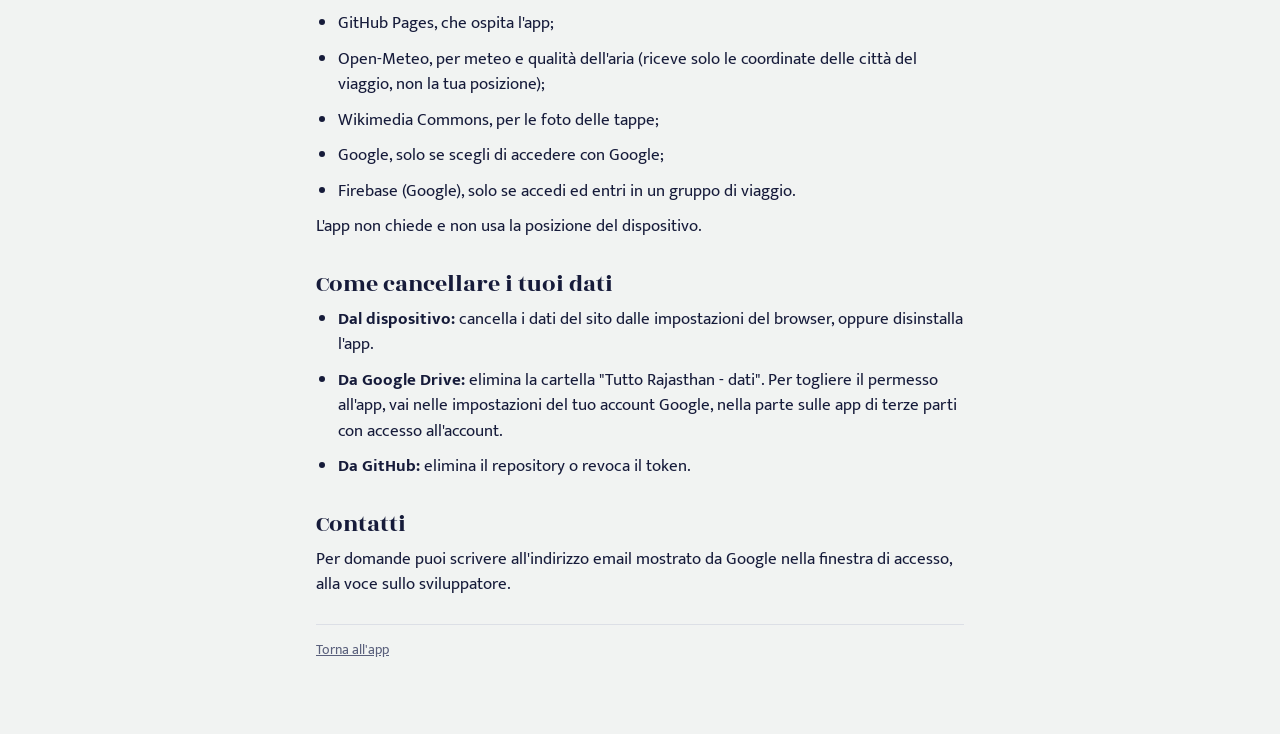
==== commit 4f90d004: "Accesso con Google o email per il gruppo; Liste, Foto e Diario solo per il proprietario Co-Authored-" ====
--- a/privacy.html
+++ b/privacy.html
@@ -37,7 +37,8 @@
 
   <h2>Gruppo di viaggio</h2>
   <p>Se entri in un gruppo di viaggio (con il link d'invito), l'app condivide con gli altri membri solo tre cose: il nome che scegli, i percorsi a cui dici "Ci sto" e i percorsi che proponi. Liste, spunte, note e diario restano tuoi e non vengono condivisi.</p>
-  <p>Questi dati stanno in un database Firebase (Google) creato da chi ha fatto l'app, in Europa, sotto un codice segreto del gruppo: li può leggere chi ha il link d'invito e chi gestisce il database. Uscendo dal gruppo l'app smette di inviarli; per farli cancellare chiedilo a chi ha creato il gruppo.</p>
+  <p>Per entrare nel gruppo serve un accesso, con Google oppure con email e password, gestito da Firebase Authentication (Google). Serve solo a riconoscerti, così ritrovi le tue scelte su più dispositivi e nessun altro può cambiarle. Dell'account Google l'app riceve solo nome ed email; non chiede altri permessi.</p>
+  <p>Questi dati e l'email dell'account stanno in Firebase (Google), in un progetto creato da chi ha fatto l'app, con il database in Europa e sotto un codice segreto del gruppo. Le adesioni e le proposte le può leggere chi è entrato con il link d'invito; tutto, email comprese, lo può vedere chi gestisce il progetto. Uscendo dal gruppo l'app smette di inviarli; per farli cancellare, account compreso, chiedilo a chi ha creato il gruppo.</p>
 
   <h2>Uso dei dati dell'account Google</h2>
   <p>L'app chiede un solo permesso: vedere, creare e modificare i file di Google Drive che ha creato lei stessa. Non può vedere gli altri file del tuo Drive, né la posta, i contatti o il calendario.</p>
@@ -52,7 +53,7 @@
     <li>Open-Meteo, per meteo e qualità dell'aria (riceve solo le coordinate delle città del viaggio, non la tua posizione);</li>
     <li>Wikimedia Commons, per le foto delle tappe;</li>
     <li>Google, solo se scegli di accedere con Google;</li>
-    <li>Firebase (Google), solo se entri in un gruppo di viaggio.</li>
+    <li>Firebase (Google), solo se accedi ed entri in un gruppo di viaggio.</li>
   </ul>
   <p>L'app non chiede e non usa la posizione del dispositivo.</p>
 
--- a/app.css
+++ b/app.css
@@ -428,3 +428,13 @@
 .vicini h4 { font-size: 14px; font-weight: 700; color: var(--tenue); margin-bottom: 4px; }
 .vicini ul { list-style: none; padding: 0; margin: 0; }
 .vicini li { display: block; font-size: 15px; padding: 5px 0; line-height: 1.4; }
+
+/* ---------- Ospiti: solo Viaggio e Tappe ---------- */
+body.ospite .tab a[data-tab="liste"], body.ospite .tab a[data-tab="foto"], body.ospite .tab a[data-tab="diario"] { display: none; }
+
+/* ---------- Accesso ---------- */
+.accesso > p:first-child { margin-bottom: 12px; }
+.g-acc { min-height: 44px; display: flex; }
+.oppure { margin: 16px 0 0; font-size: 14px; font-weight: 600; color: var(--tenue); }
+.link-btn { background: none; border: 0; padding: 6px 0; font-size: 15px; font-weight: 600; text-decoration: underline; color: var(--inchiostro); }
+.codice { font-family: ui-monospace, Menlo, monospace; font-size: 13px; overflow-wrap: anywhere; user-select: all; }
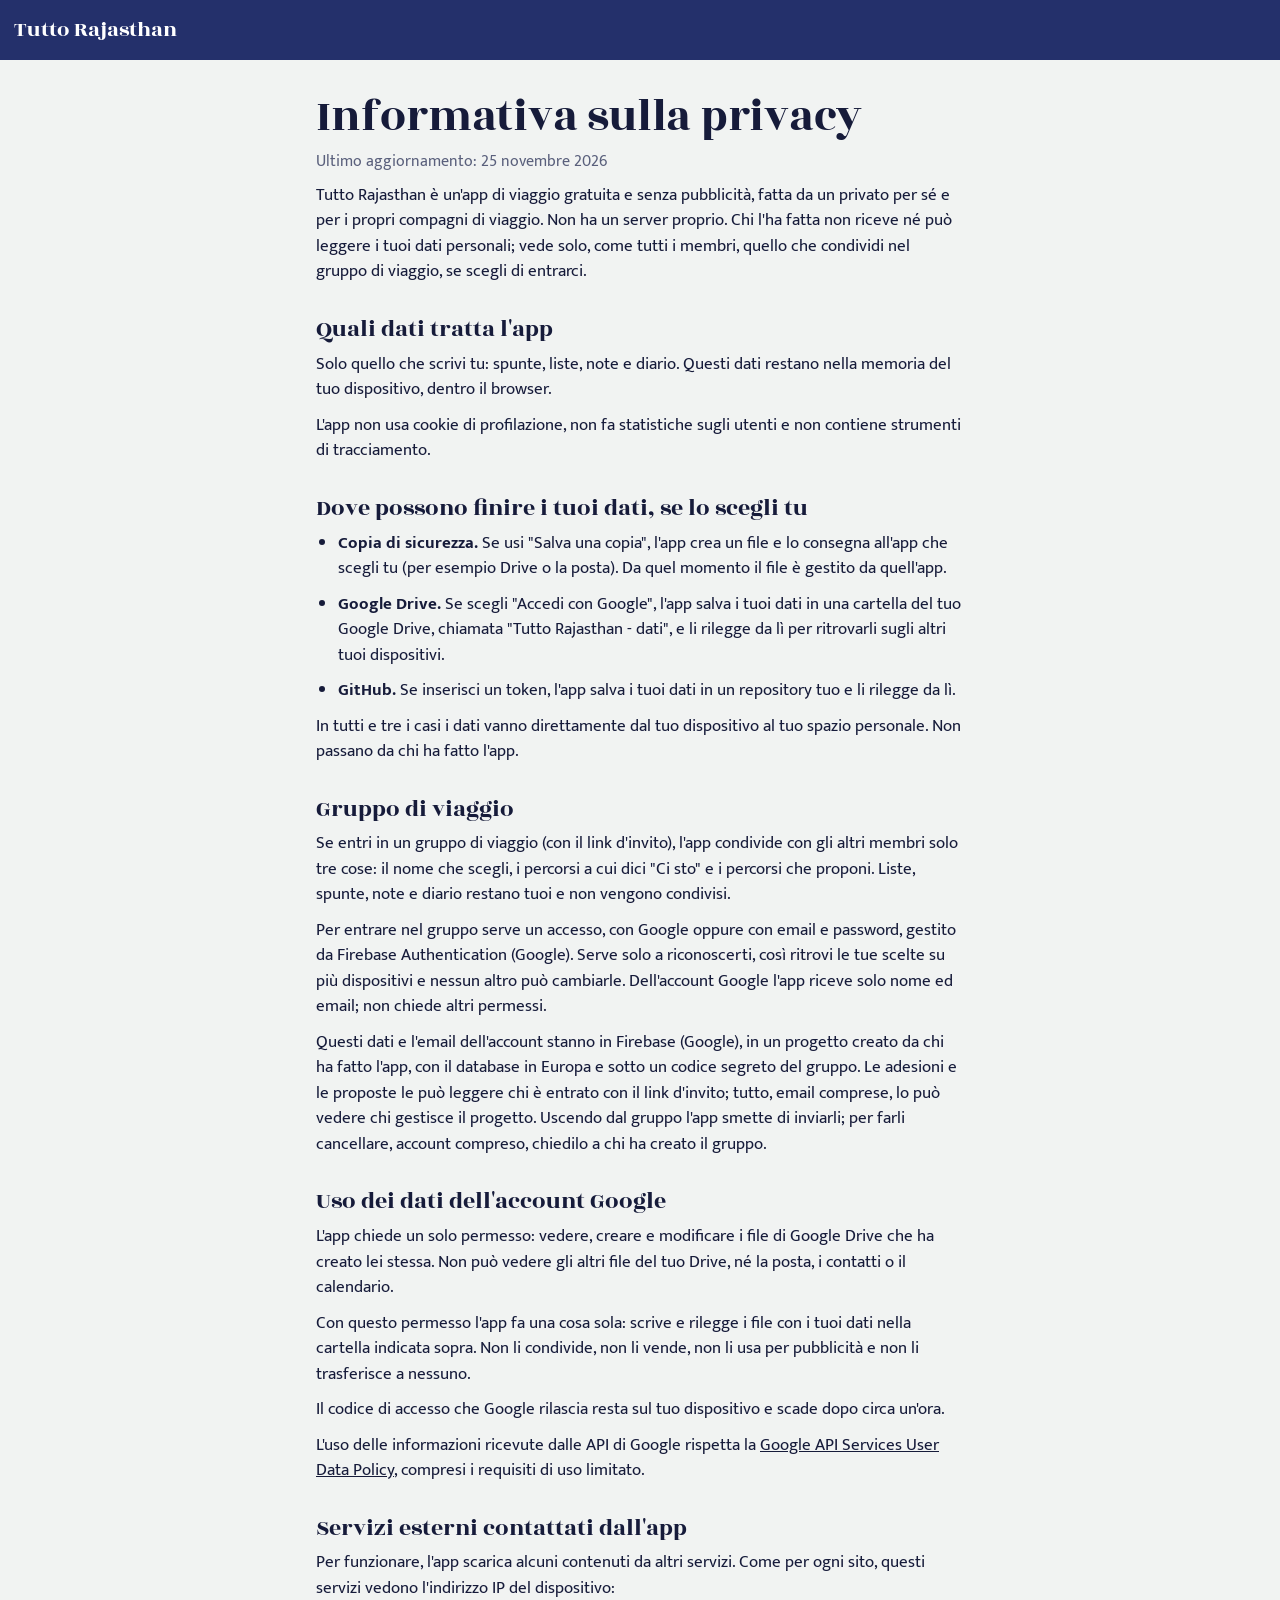
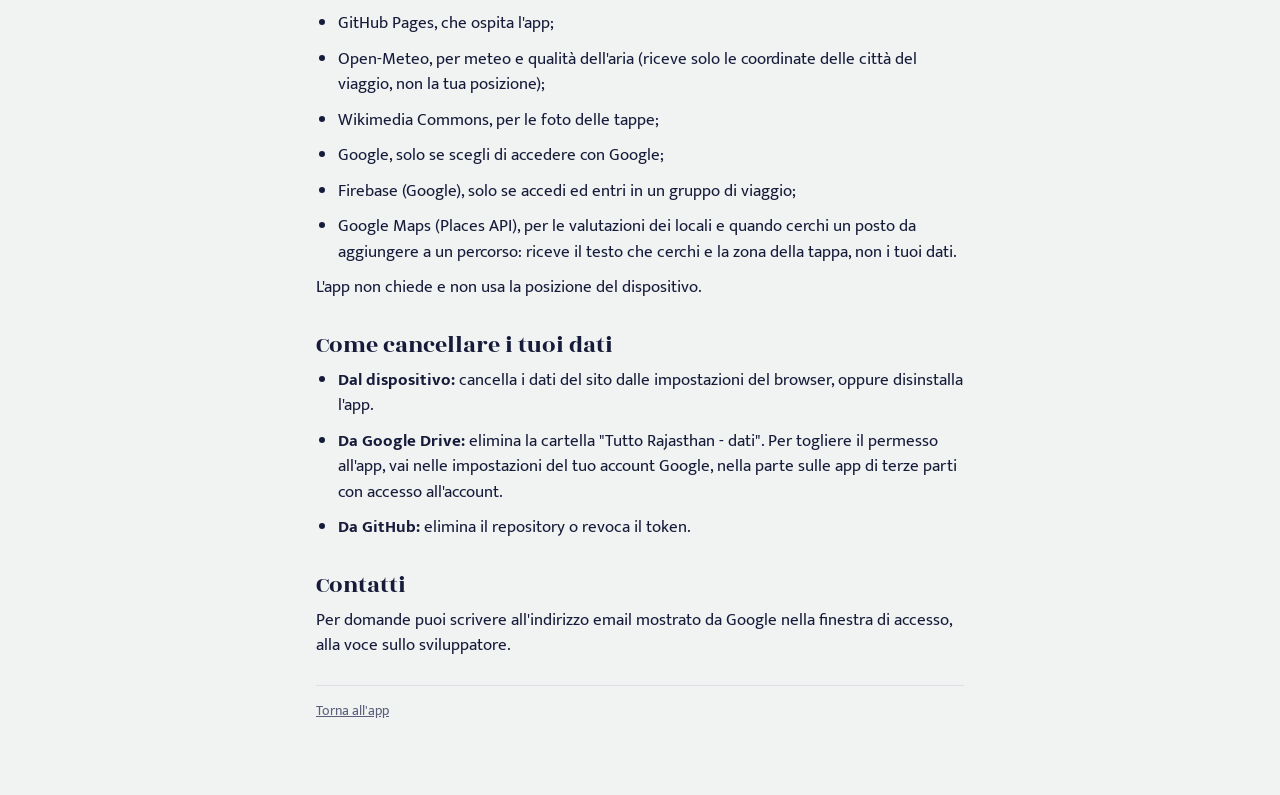
==== commit 009692d0: "Informativa: Google Places Co-Authored-By: Claude Opus 5.5 <noreply@anthropic.com> Claude-Session: h" ====
--- a/privacy.html
+++ b/privacy.html
@@ -19,7 +19,7 @@
 <header class="top"><h1>Tutto Rajasthan</h1></header>
 <main>
   <h2 class="titolone" style="margin-top:8px">Informativa sulla privacy</h2>
-  <p class="tenue">Ultimo aggiornamento: 24 novembre 2026</p>
+  <p class="tenue">Ultimo aggiornamento: 25 novembre 2026</p>
 
   <p>Tutto Rajasthan è un'app di viaggio gratuita e senza pubblicità, fatta da un privato per sé e per i propri compagni di viaggio. Non ha un server proprio. Chi l'ha fatta non riceve né può leggere i tuoi dati personali; vede solo, come tutti i membri, quello che condividi nel gruppo di viaggio, se scegli di entrarci.</p>
 
@@ -53,7 +53,8 @@
     <li>Open-Meteo, per meteo e qualità dell'aria (riceve solo le coordinate delle città del viaggio, non la tua posizione);</li>
     <li>Wikimedia Commons, per le foto delle tappe;</li>
     <li>Google, solo se scegli di accedere con Google;</li>
-    <li>Firebase (Google), solo se accedi ed entri in un gruppo di viaggio.</li>
+    <li>Firebase (Google), solo se accedi ed entri in un gruppo di viaggio;</li>
+    <li>Google Maps (Places API), per le valutazioni dei locali e quando cerchi un posto da aggiungere a un percorso: riceve il testo che cerchi e la zona della tappa, non i tuoi dati.</li>
   </ul>
   <p>L'app non chiede e non usa la posizione del dispositivo.</p>
 
--- a/app.css
+++ b/app.css
@@ -438,3 +438,40 @@
 .oppure { margin: 16px 0 0; font-size: 14px; font-weight: 600; color: var(--tenue); }
 .link-btn { background: none; border: 0; padding: 6px 0; font-size: 15px; font-weight: 600; text-decoration: underline; color: var(--inchiostro); }
 .codice { font-family: ui-monospace, Menlo, monospace; font-size: 13px; overflow-wrap: anywhere; user-select: all; }
+
+/* ---------- Link a Google Maps ---------- */
+.mappa { display: inline-flex; align-items: center; gap: 6px; min-height: 40px; font-size: 15px; font-weight: 600; text-decoration: underline; color: var(--inchiostro); }
+.mappa svg { width: 20px; height: 20px; flex: none; color: var(--citta, var(--indaco)); }
+.riga-mappa { margin: 8px 0 0; }
+.percorso-mappa { margin: 0 16px 8px; }
+.vicini .mappa { min-height: 32px; font-size: 14px; }
+
+/* ---------- Schema del percorso ---------- */
+.schema-box { margin: 6px 16px 4px; padding: 6px 8px 8px; border-radius: 12px; background: var(--calce); }
+.schema { display: block; width: 100%; height: auto; color: var(--inchiostro); }
+.schema .n { font: 700 12px var(--testo); fill: #fff; }
+.schema .l { font: 600 12.5px var(--testo); fill: var(--inchiostro); paint-order: stroke; stroke: var(--calce); stroke-width: 4px; stroke-linejoin: round; }
+.schema .s { font: 600 11px var(--testo); fill: var(--tenue); }
+.schema-box > p { font-size: 13px; margin: 2px 4px 0; }
+.soste .num { display: inline-flex; align-items: center; justify-content: center; width: 20px; height: 20px; margin-right: 6px; border-radius: 50%; background: var(--citta); color: #fff; font-size: 12px; vertical-align: 2px; }
+.soste .dist { font-size: 13.5px; }
+
+/* ---------- Valutazioni, piatti, ricerca su Google Maps ---------- */
+.voto { font-size: 14.5px; font-weight: 700; color: var(--inchiostro); white-space: nowrap; }
+.voto:empty { display: none; }
+.riga-voto { margin-top: 2px; }
+.piatti-qui { margin-top: 8px; display: flex; flex-wrap: wrap; gap: 6px; align-items: center; }
+.piatti-qui > span:first-child { font-size: 14px; font-weight: 600; color: var(--tenue); }
+.et.piatto { border-color: var(--calendula); background: color-mix(in srgb, var(--calendula) 16%, transparent); }
+.mappa.piccola { min-height: 0; vertical-align: -3px; }
+.mappa.piccola svg { width: 18px; height: 18px; }
+.scegli-soste.extra li { grid-template-columns: 1fr 112px auto; }
+.scegli-soste.extra .riga svg { width: 18px; height: 18px; flex: none; color: var(--citta); }
+.cerca-posto { position: relative; margin-top: 8px; }
+.suggerimenti { list-style: none; padding: 0; margin: 4px 0 0; border-radius: 12px; overflow: hidden; }
+.suggerimenti:empty { display: none; }
+.suggerimenti li { border-bottom: 1px solid var(--linea); }
+.suggerimenti li.tenue, .suggerimenti li.err { padding: 10px 12px; }
+.sugg { display: block; width: 100%; text-align: left; background: var(--calce); border: 0; padding: 10px 12px; min-height: 44px; color: var(--inchiostro); font: inherit; }
+.sugg b { display: block; font-size: 16px; }
+.sugg .tenue { font-size: 14px; }
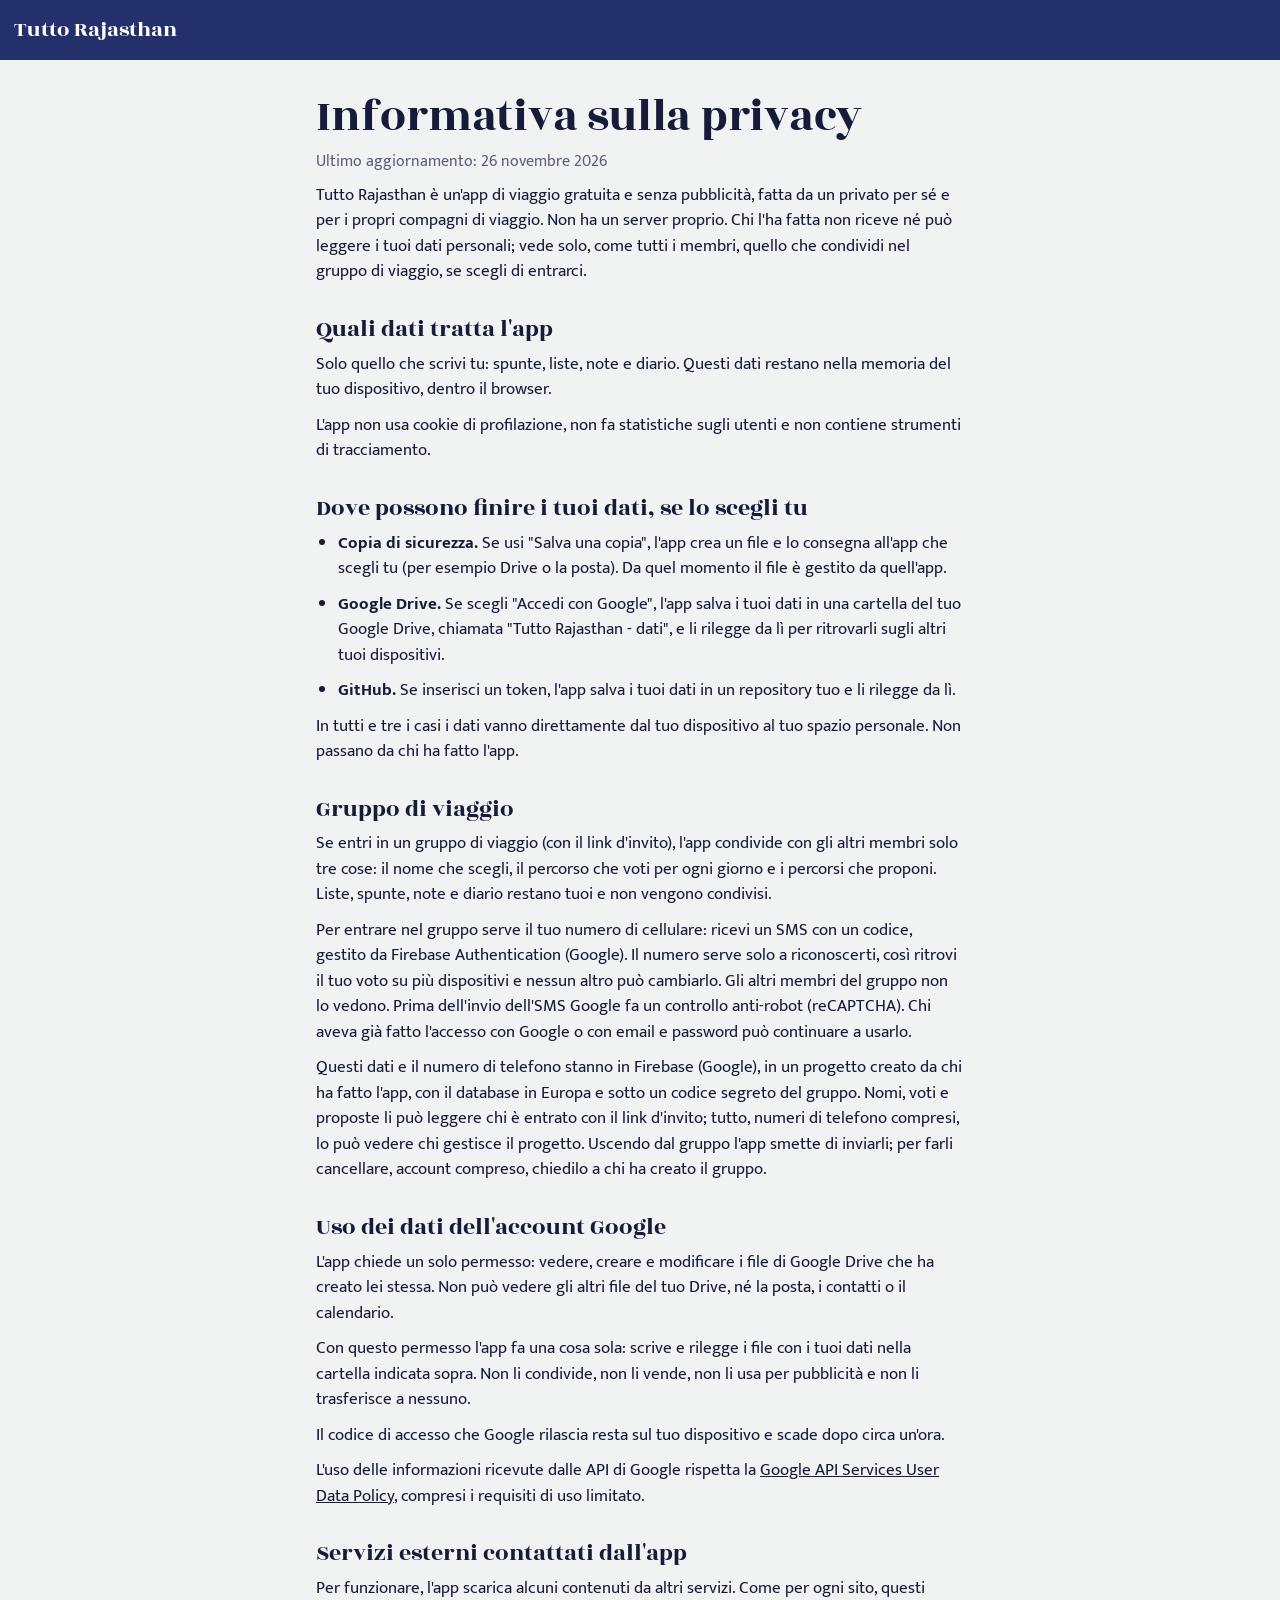
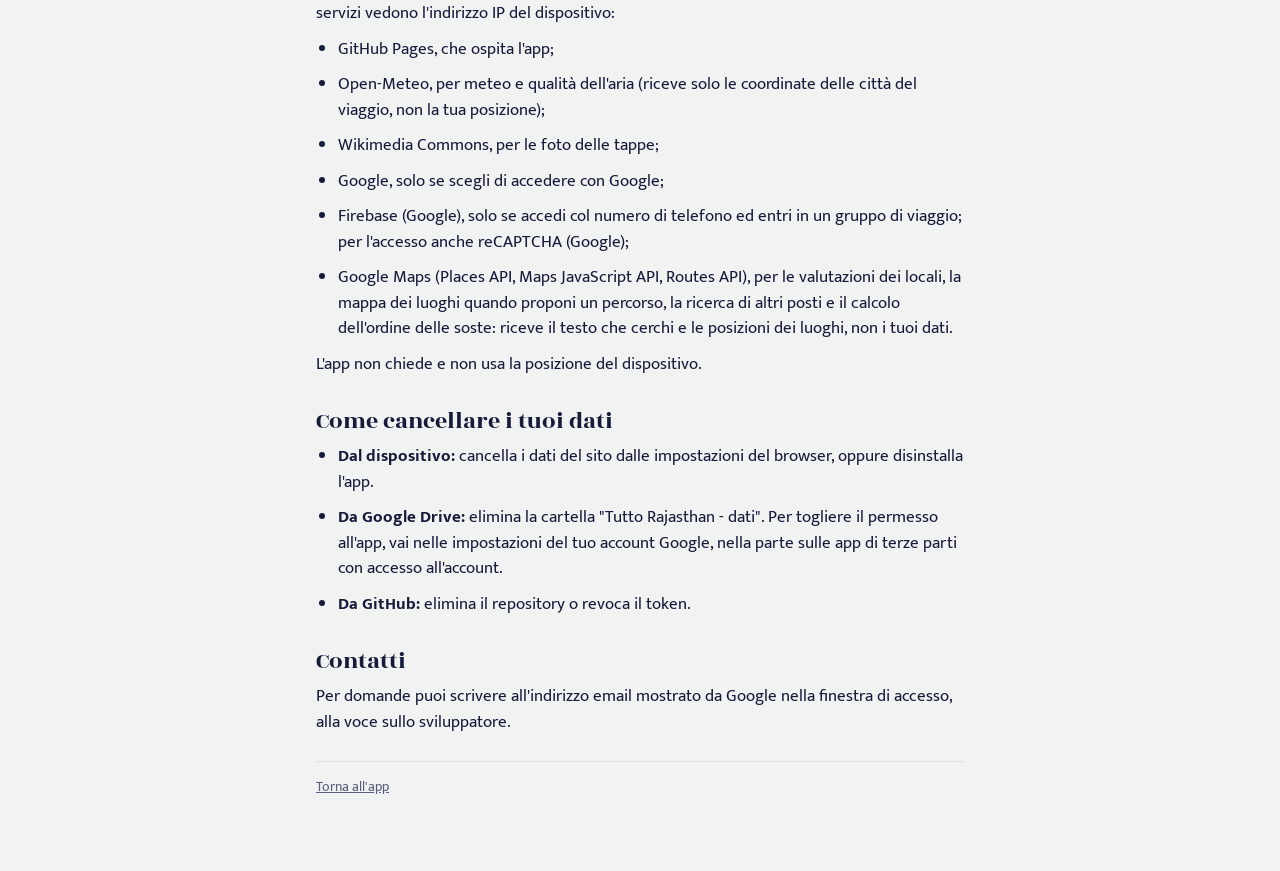
==== commit 47596d35: "Percorsi per giorno senza pasti, un voto a testa per giorno, editor con mappa e ordine calcolato, ac" ====
--- a/privacy.html
+++ b/privacy.html
@@ -19,7 +19,7 @@
 <header class="top"><h1>Tutto Rajasthan</h1></header>
 <main>
   <h2 class="titolone" style="margin-top:8px">Informativa sulla privacy</h2>
-  <p class="tenue">Ultimo aggiornamento: 25 novembre 2026</p>
+  <p class="tenue">Ultimo aggiornamento: 26 novembre 2026</p>
 
   <p>Tutto Rajasthan è un'app di viaggio gratuita e senza pubblicità, fatta da un privato per sé e per i propri compagni di viaggio. Non ha un server proprio. Chi l'ha fatta non riceve né può leggere i tuoi dati personali; vede solo, come tutti i membri, quello che condividi nel gruppo di viaggio, se scegli di entrarci.</p>
 
@@ -36,9 +36,9 @@
   <p>In tutti e tre i casi i dati vanno direttamente dal tuo dispositivo al tuo spazio personale. Non passano da chi ha fatto l'app.</p>
 
   <h2>Gruppo di viaggio</h2>
-  <p>Se entri in un gruppo di viaggio (con il link d'invito), l'app condivide con gli altri membri solo tre cose: il nome che scegli, i percorsi a cui dici "Ci sto" e i percorsi che proponi. Liste, spunte, note e diario restano tuoi e non vengono condivisi.</p>
-  <p>Per entrare nel gruppo serve un accesso, con Google oppure con email e password, gestito da Firebase Authentication (Google). Serve solo a riconoscerti, così ritrovi le tue scelte su più dispositivi e nessun altro può cambiarle. Dell'account Google l'app riceve solo nome ed email; non chiede altri permessi.</p>
-  <p>Questi dati e l'email dell'account stanno in Firebase (Google), in un progetto creato da chi ha fatto l'app, con il database in Europa e sotto un codice segreto del gruppo. Le adesioni e le proposte le può leggere chi è entrato con il link d'invito; tutto, email comprese, lo può vedere chi gestisce il progetto. Uscendo dal gruppo l'app smette di inviarli; per farli cancellare, account compreso, chiedilo a chi ha creato il gruppo.</p>
+  <p>Se entri in un gruppo di viaggio (con il link d'invito), l'app condivide con gli altri membri solo tre cose: il nome che scegli, il percorso che voti per ogni giorno e i percorsi che proponi. Liste, spunte, note e diario restano tuoi e non vengono condivisi.</p>
+  <p>Per entrare nel gruppo serve il tuo numero di cellulare: ricevi un SMS con un codice, gestito da Firebase Authentication (Google). Il numero serve solo a riconoscerti, così ritrovi il tuo voto su più dispositivi e nessun altro può cambiarlo. Gli altri membri del gruppo non lo vedono. Prima dell'invio dell'SMS Google fa un controllo anti-robot (reCAPTCHA). Chi aveva già fatto l'accesso con Google o con email e password può continuare a usarlo.</p>
+  <p>Questi dati e il numero di telefono stanno in Firebase (Google), in un progetto creato da chi ha fatto l'app, con il database in Europa e sotto un codice segreto del gruppo. Nomi, voti e proposte li può leggere chi è entrato con il link d'invito; tutto, numeri di telefono compresi, lo può vedere chi gestisce il progetto. Uscendo dal gruppo l'app smette di inviarli; per farli cancellare, account compreso, chiedilo a chi ha creato il gruppo.</p>
 
   <h2>Uso dei dati dell'account Google</h2>
   <p>L'app chiede un solo permesso: vedere, creare e modificare i file di Google Drive che ha creato lei stessa. Non può vedere gli altri file del tuo Drive, né la posta, i contatti o il calendario.</p>
@@ -53,8 +53,8 @@
     <li>Open-Meteo, per meteo e qualità dell'aria (riceve solo le coordinate delle città del viaggio, non la tua posizione);</li>
     <li>Wikimedia Commons, per le foto delle tappe;</li>
     <li>Google, solo se scegli di accedere con Google;</li>
-    <li>Firebase (Google), solo se accedi ed entri in un gruppo di viaggio;</li>
-    <li>Google Maps (Places API), per le valutazioni dei locali e quando cerchi un posto da aggiungere a un percorso: riceve il testo che cerchi e la zona della tappa, non i tuoi dati.</li>
+    <li>Firebase (Google), solo se accedi col numero di telefono ed entri in un gruppo di viaggio; per l'accesso anche reCAPTCHA (Google);</li>
+    <li>Google Maps (Places API, Maps JavaScript API, Routes API), per le valutazioni dei locali, la mappa dei luoghi quando proponi un percorso, la ricerca di altri posti e il calcolo dell'ordine delle soste: riceve il testo che cerchi e le posizioni dei luoghi, non i tuoi dati.</li>
   </ul>
   <p>L'app non chiede e non usa la posizione del dispositivo.</p>
 
--- a/app.css
+++ b/app.css
@@ -385,12 +385,6 @@
 .soste li:last-child { border-bottom: 0; }
 .soste .ora { font-weight: 700; font-variant-numeric: tabular-nums; color: var(--tenue); padding-top: 1px; }
 .soste p { font-size: 14.5px; margin-top: 2px; }
-.pasti { display: grid; grid-template-columns: 1fr 1fr; gap: 1px; background: var(--linea); margin: 6px 0 0; }
-.pasti > div { background: var(--foglio); padding: 10px 16px; min-width: 0; }
-.pasti > div.completo { background: color-mix(in srgb, var(--citta) 14%, var(--foglio)); }
-.pasti dt { font-size: 13.5px; font-weight: 700; color: var(--tenue); display: flex; align-items: center; gap: 6px; flex-wrap: wrap; }
-.pasti dt .et { padding: 1px 8px; font-size: 12px; border-color: var(--citta); color: var(--inchiostro); }
-.pasti dd { font-size: 15px; line-height: 1.35; margin-top: 2px; overflow-wrap: anywhere; }
 .percorso footer { display: flex; align-items: center; gap: 12px; flex-wrap: wrap; padding: 12px 16px 14px; border-top: 1px solid var(--linea); }
 .percorso .chi { flex: 1; min-width: 120px; font-size: 15px; color: var(--tenue); }
 .percorso .link { font-size: 15px; font-weight: 600; text-decoration: underline; }
@@ -398,22 +392,35 @@
 .nome-box label { margin-top: 0; }
 
 /* ---------- Editor della proposta ---------- */
+.mappa-ed { margin: 10px -4px 4px; height: 300px; border-radius: 14px; overflow: hidden; background: var(--calce); }
+.mappa-ed > p { padding: 14px; }
+.mappa-g { width: 100%; height: 100%; }
+.ed-tappa { margin: 14px 0 2px; font-size: 14px; font-weight: 700; color: var(--tenue); }
+.scegli-luoghi { list-style: none; padding: 0; margin: 6px 0 0; display: flex; flex-wrap: wrap; gap: 8px; }
+.luogo { display: inline-flex; align-items: center; gap: 8px; min-height: 44px; padding: 6px 14px 6px 8px; border-radius: 22px; border: 2px solid var(--linea); background: var(--foglio); color: var(--inchiostro); font: 500 15.5px/1.25 var(--testo); text-align: left; cursor: pointer; }
+.luogo .num { flex: none; width: 24px; height: 24px; border-radius: 50%; border: 2px solid var(--linea); display: inline-flex; align-items: center; justify-content: center; font-size: 13px; font-weight: 700; }
+.luogo.on { border-color: var(--citta); background: color-mix(in srgb, var(--citta) 14%, var(--foglio)); }
+.luogo.on .num { background: var(--citta); border-color: var(--citta); color: #fff; }
+.luogo:focus-visible { outline: 3px solid var(--calendula); }
+.ordine-ed { list-style: none; padding: 0; margin: 12px 0 6px; }
+.ordine-ed li { display: flex; align-items: center; gap: 8px; padding: 4px 0; border-bottom: 1px solid var(--linea); }
+.ordine-ed li:last-child { border-bottom: 0; }
+.ordine-ed .num { flex: none; width: 24px; height: 24px; border-radius: 50%; background: var(--citta); color: #fff; display: inline-flex; align-items: center; justify-content: center; font-size: 13px; font-weight: 700; }
+.ordine-ed .nome { flex: 1; min-width: 0; font-size: 15.5px; }
+.icona { flex: none; width: 40px; height: 40px; border-radius: 50%; border: 1.5px solid var(--linea); background: var(--foglio); color: var(--inchiostro); font-size: 17px; cursor: pointer; }
+.icona:disabled { opacity: .35; cursor: default; }
+.tappe-giorno { display: flex; flex-wrap: wrap; gap: 8px; margin: 4px 0 14px; }
+.mangia-qui { font-size: 14.5px; margin-top: 4px; }
+.mangia-qui span { font-weight: 700; color: var(--tenue); }
+.mangia-qui a { text-decoration: underline; }
+#rcBox { position: fixed; bottom: 0; right: 0; z-index: 50; }
 .editor label:first-child { margin-top: 0; }
 .ed-sez { font: 700 17px/1.3 var(--testo); margin: 22px 0 2px; }
-.scegli-soste { list-style: none; padding: 0; margin: 8px 0 0; }
-.scegli-soste li { display: grid; grid-template-columns: 1fr 128px; gap: 8px; align-items: center; padding: 6px 0; border-bottom: 1px solid var(--linea); }
-.scegli-soste li:last-child { border-bottom: 0; }
-.scegli-soste .riga { display: flex; align-items: center; gap: 12px; margin: 0; color: var(--inchiostro); font-size: 16px; font-weight: 500; min-height: 44px; }
-.scegli-soste input[type="checkbox"] { width: 24px; height: 24px; flex: none; accent-color: var(--citta); }
-.scegli-soste input[type="time"], .scegli-soste input:not([type]) { margin: 0; }
 .scelta-completo { display: flex; gap: 8px; flex-wrap: wrap; margin: 10px 0 4px; }
-.pill { display: inline-flex; align-items: center; min-height: 44px; padding: 8px 16px; border-radius: 22px; border: 2px solid var(--linea); margin: 0; color: var(--inchiostro); cursor: pointer; }
+.pill { position: relative; display: inline-flex; align-items: center; min-height: 44px; padding: 8px 16px; border-radius: 22px; border: 2px solid var(--linea); margin: 0; color: var(--inchiostro); cursor: pointer; }
 .pill input { position: absolute; opacity: 0; pointer-events: none; }
 .pill.on { border-color: var(--citta); background: color-mix(in srgb, var(--citta) 16%, var(--foglio)); }
 .pill:focus-within { outline: 3px solid var(--calendula); }
-.pasto-ed { padding: 4px 0 8px; border-bottom: 1px solid var(--linea); }
-.pasto-ed:last-of-type { border-bottom: 0; }
-.pasto-ed input { margin-top: 6px; }
 
 /* ---------- Dove mangiare ---------- */
 .locali { list-style: none; padding: 0; margin: 0 0 6px; }
@@ -434,8 +441,6 @@
 
 /* ---------- Accesso ---------- */
 .accesso > p:first-child { margin-bottom: 12px; }
-.g-acc { min-height: 44px; display: flex; }
-.oppure { margin: 16px 0 0; font-size: 14px; font-weight: 600; color: var(--tenue); }
 .link-btn { background: none; border: 0; padding: 6px 0; font-size: 15px; font-weight: 600; text-decoration: underline; color: var(--inchiostro); }
 .codice { font-family: ui-monospace, Menlo, monospace; font-size: 13px; overflow-wrap: anywhere; user-select: all; }
 
@@ -465,8 +470,6 @@
 .et.piatto { border-color: var(--calendula); background: color-mix(in srgb, var(--calendula) 16%, transparent); }
 .mappa.piccola { min-height: 0; vertical-align: -3px; }
 .mappa.piccola svg { width: 18px; height: 18px; }
-.scegli-soste.extra li { grid-template-columns: 1fr 112px auto; }
-.scegli-soste.extra .riga svg { width: 18px; height: 18px; flex: none; color: var(--citta); }
 .cerca-posto { position: relative; margin-top: 8px; }
 .suggerimenti { list-style: none; padding: 0; margin: 4px 0 0; border-radius: 12px; overflow: hidden; }
 .suggerimenti:empty { display: none; }
@@ -475,3 +478,10 @@
 .sugg { display: block; width: 100%; text-align: left; background: var(--calce); border: 0; padding: 10px 12px; min-height: 44px; color: var(--inchiostro); font: inherit; }
 .sugg b { display: block; font-size: 16px; }
 .sugg .tenue { font-size: 14px; }
+
+/* ---------- Wikipedia ---------- */
+.wiki { font-size: 15px; }
+.wiki svg { width: 18px; height: 18px; margin-right: 6px; vertical-align: -4px; color: var(--citta, var(--indaco)); }
+.wiki a { font-weight: 600; text-decoration: underline; padding: 6px 0; }
+.riga-wiki { margin: 2px 0 0; }
+.wiki-citta { margin: 4px 0 14px; line-height: 1.9; }
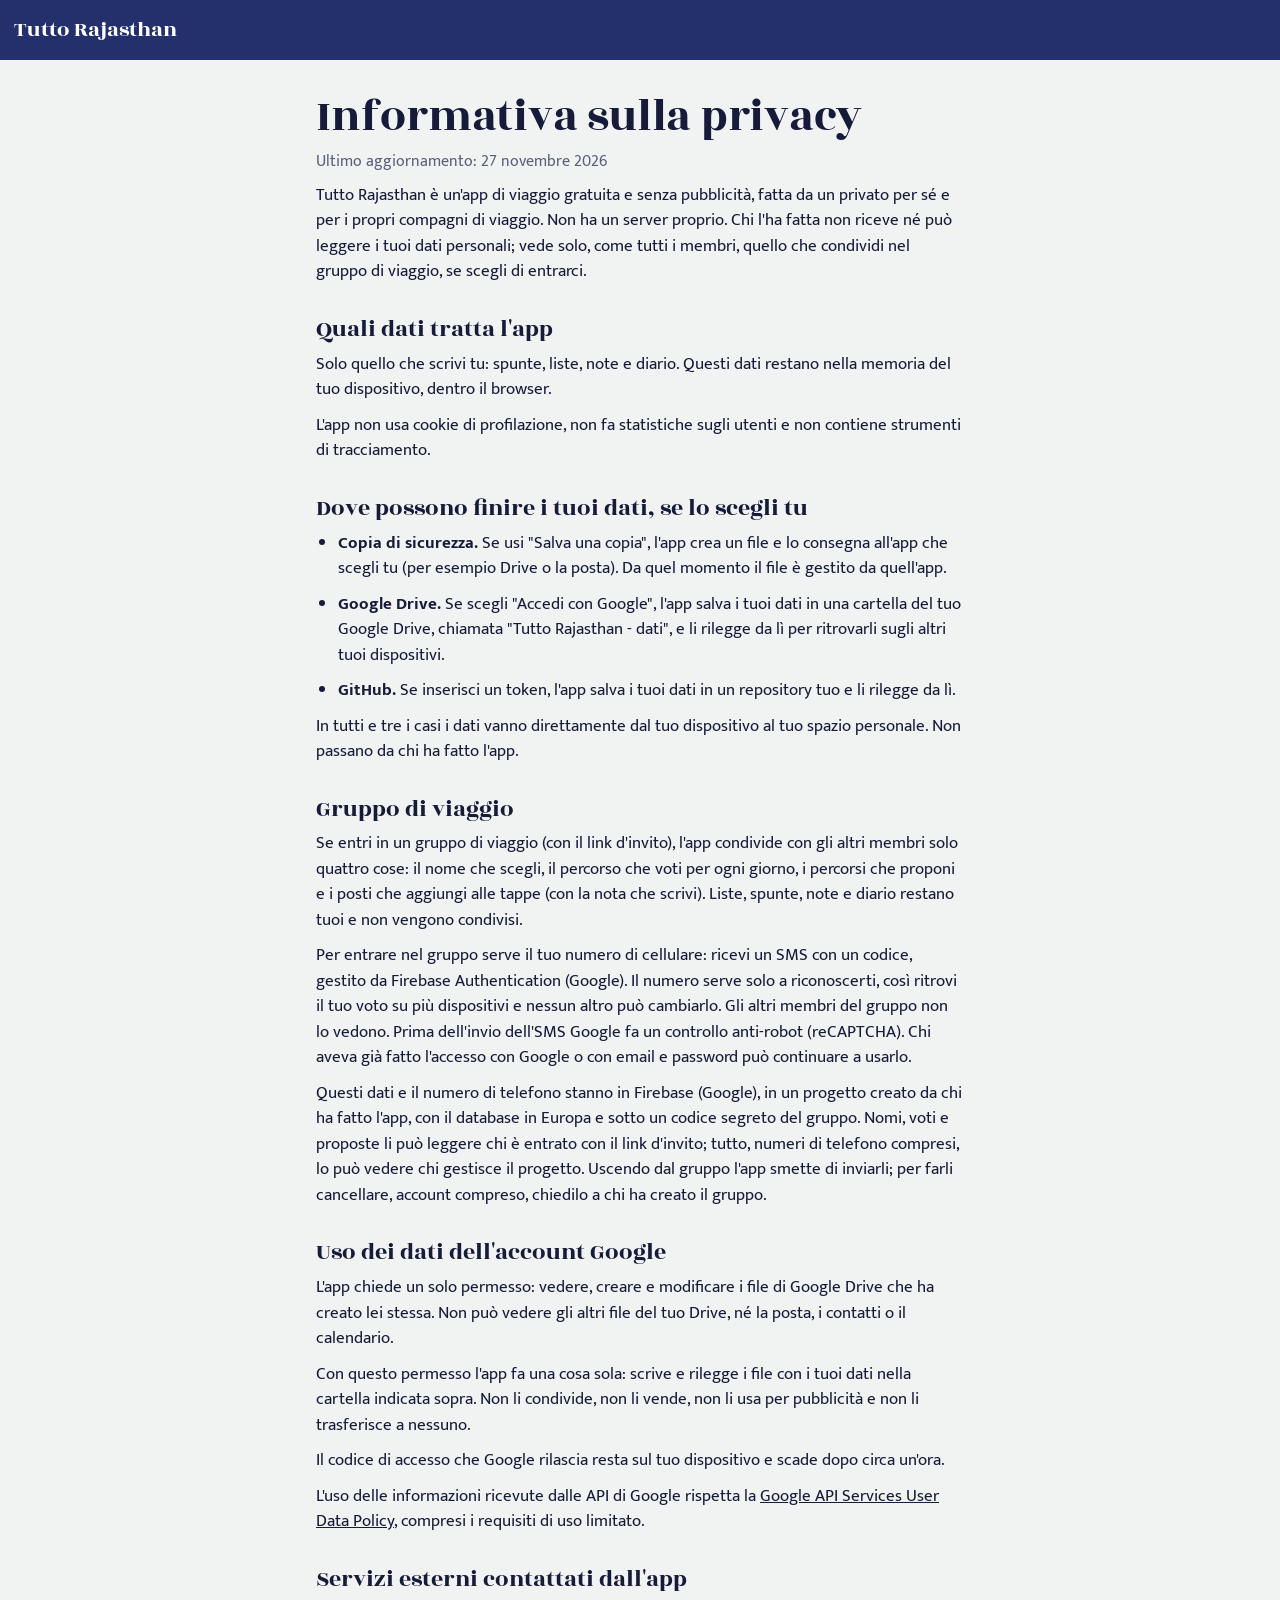
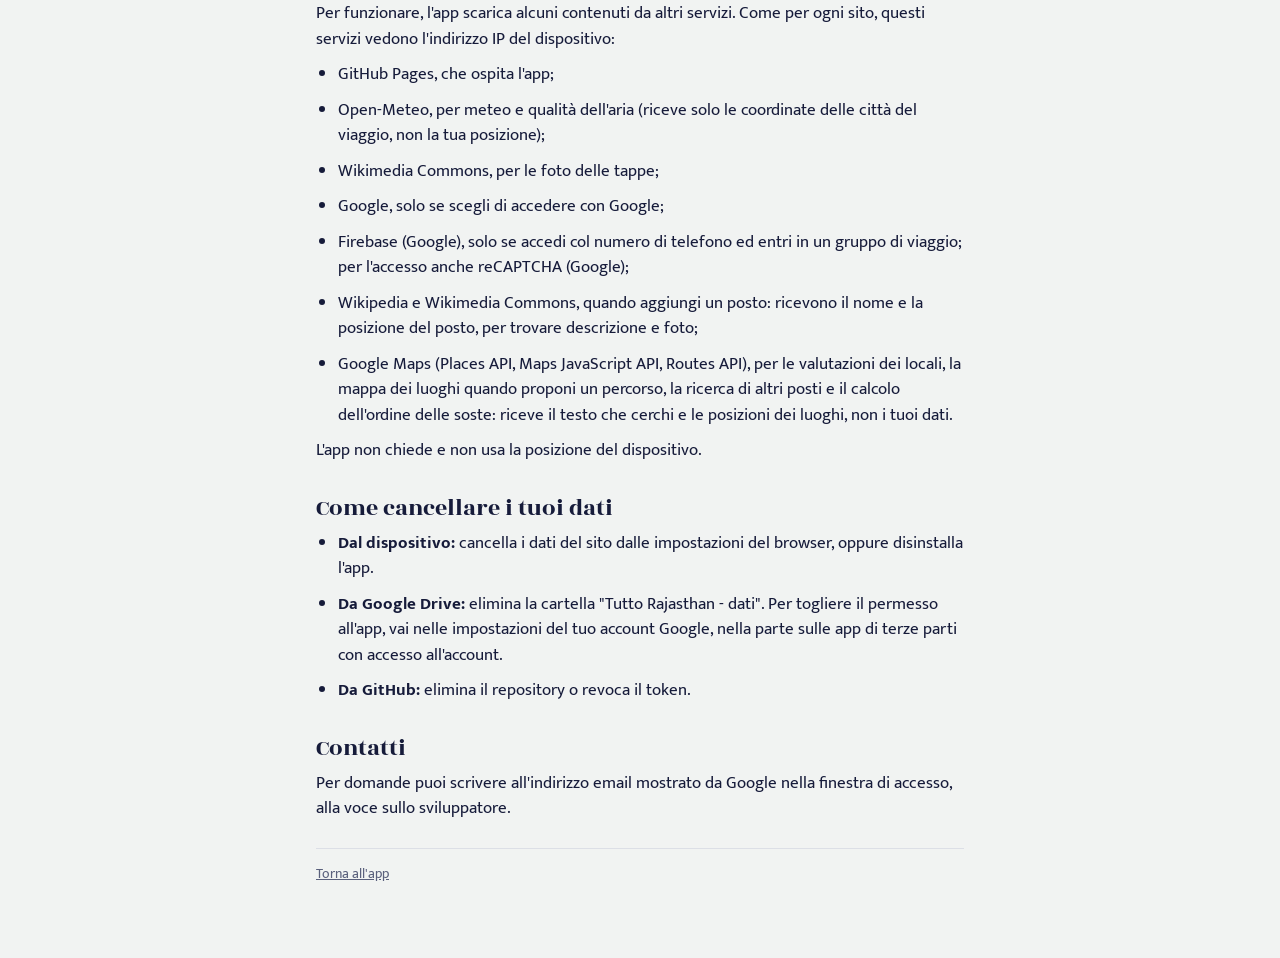
==== commit 35b03bdd: "Posti nel database del gruppo: da visitare, per mangiare, per dormire; aggiunta da Google Maps con n" ====
--- a/privacy.html
+++ b/privacy.html
@@ -19,7 +19,7 @@
 <header class="top"><h1>Tutto Rajasthan</h1></header>
 <main>
   <h2 class="titolone" style="margin-top:8px">Informativa sulla privacy</h2>
-  <p class="tenue">Ultimo aggiornamento: 26 novembre 2026</p>
+  <p class="tenue">Ultimo aggiornamento: 27 novembre 2026</p>
 
   <p>Tutto Rajasthan è un'app di viaggio gratuita e senza pubblicità, fatta da un privato per sé e per i propri compagni di viaggio. Non ha un server proprio. Chi l'ha fatta non riceve né può leggere i tuoi dati personali; vede solo, come tutti i membri, quello che condividi nel gruppo di viaggio, se scegli di entrarci.</p>
 
@@ -36,7 +36,7 @@
   <p>In tutti e tre i casi i dati vanno direttamente dal tuo dispositivo al tuo spazio personale. Non passano da chi ha fatto l'app.</p>
 
   <h2>Gruppo di viaggio</h2>
-  <p>Se entri in un gruppo di viaggio (con il link d'invito), l'app condivide con gli altri membri solo tre cose: il nome che scegli, il percorso che voti per ogni giorno e i percorsi che proponi. Liste, spunte, note e diario restano tuoi e non vengono condivisi.</p>
+  <p>Se entri in un gruppo di viaggio (con il link d'invito), l'app condivide con gli altri membri solo quattro cose: il nome che scegli, il percorso che voti per ogni giorno, i percorsi che proponi e i posti che aggiungi alle tappe (con la nota che scrivi). Liste, spunte, note e diario restano tuoi e non vengono condivisi.</p>
   <p>Per entrare nel gruppo serve il tuo numero di cellulare: ricevi un SMS con un codice, gestito da Firebase Authentication (Google). Il numero serve solo a riconoscerti, così ritrovi il tuo voto su più dispositivi e nessun altro può cambiarlo. Gli altri membri del gruppo non lo vedono. Prima dell'invio dell'SMS Google fa un controllo anti-robot (reCAPTCHA). Chi aveva già fatto l'accesso con Google o con email e password può continuare a usarlo.</p>
   <p>Questi dati e il numero di telefono stanno in Firebase (Google), in un progetto creato da chi ha fatto l'app, con il database in Europa e sotto un codice segreto del gruppo. Nomi, voti e proposte li può leggere chi è entrato con il link d'invito; tutto, numeri di telefono compresi, lo può vedere chi gestisce il progetto. Uscendo dal gruppo l'app smette di inviarli; per farli cancellare, account compreso, chiedilo a chi ha creato il gruppo.</p>
 
@@ -54,6 +54,7 @@
     <li>Wikimedia Commons, per le foto delle tappe;</li>
     <li>Google, solo se scegli di accedere con Google;</li>
     <li>Firebase (Google), solo se accedi col numero di telefono ed entri in un gruppo di viaggio; per l'accesso anche reCAPTCHA (Google);</li>
+    <li>Wikipedia e Wikimedia Commons, quando aggiungi un posto: ricevono il nome e la posizione del posto, per trovare descrizione e foto;</li>
     <li>Google Maps (Places API, Maps JavaScript API, Routes API), per le valutazioni dei locali, la mappa dei luoghi quando proponi un percorso, la ricerca di altri posti e il calcolo dell'ordine delle soste: riceve il testo che cerchi e le posizioni dei luoghi, non i tuoi dati.</li>
   </ul>
   <p>L'app non chiede e non usa la posizione del dispositivo.</p>
--- a/app.css
+++ b/app.css
@@ -414,6 +414,8 @@
 .mangia-qui span { font-weight: 700; color: var(--tenue); }
 .mangia-qui a { text-decoration: underline; }
 #rcBox { position: fixed; bottom: 0; right: 0; z-index: 50; }
+.grecaptcha-badge { visibility: hidden !important; }
+.piccola { font-size: 13px; }
 .editor label:first-child { margin-top: 0; }
 .ed-sez { font: 700 17px/1.3 var(--testo); margin: 22px 0 2px; }
 .scelta-completo { display: flex; gap: 8px; flex-wrap: wrap; margin: 10px 0 4px; }
@@ -467,6 +469,7 @@
 .riga-voto { margin-top: 2px; }
 .piatti-qui { margin-top: 8px; display: flex; flex-wrap: wrap; gap: 6px; align-items: center; }
 .piatti-qui > span:first-child { font-size: 14px; font-weight: 600; color: var(--tenue); }
+.et.top { border-color: var(--calendula); color: var(--inchiostro); background: color-mix(in srgb, var(--calendula) 22%, transparent); }
 .et.piatto { border-color: var(--calendula); background: color-mix(in srgb, var(--calendula) 16%, transparent); }
 .mappa.piccola { min-height: 0; vertical-align: -3px; }
 .mappa.piccola svg { width: 18px; height: 18px; }
@@ -485,3 +488,38 @@
 .wiki a { font-weight: 600; text-decoration: underline; padding: 6px 0; }
 .riga-wiki { margin: 2px 0 0; }
 .wiki-citta { margin: 4px 0 14px; line-height: 1.9; }
+
+/* ---------- Link tra voci, posti del gruppo, posti per mangiare nei percorsi ---------- */
+.nome-loc { font-weight: 700; text-decoration: underline; text-underline-offset: 2px; }
+a.et.piatto { text-decoration: none; color: var(--inchiostro); }
+.locale .nota a, .soste b a, .mangia-qui a { text-decoration: underline; text-underline-offset: 2px; }
+.evidenza { animation: evidenza 2.2s ease-out; border-radius: 10px; }
+@keyframes evidenza { 0%, 40% { background: color-mix(in srgb, var(--calendula) 30%, transparent); } 100% { background: transparent; } }
+@media (prefers-reduced-motion: reduce) { .evidenza { animation: none; outline: 3px solid var(--calendula); } }
+.agg-tit { font-size: 14px; font-weight: 700; color: var(--tenue); margin: 14px 0 4px; }
+.posti-g { list-style: none; padding: 0; margin: 0 0 6px; }
+.posti-g li { padding: 8px 0; border-bottom: 1px solid var(--linea); font-size: 15.5px; line-height: 1.45; }
+.posti-g li:last-child { border-bottom: 0; }
+.cerca-posto.agg { margin: 10px 0 6px; }
+.luogo.t-m, .luogo.t-d { border-style: dashed; }
+.luogo.t-m.on, .luogo.t-d.on { border-style: solid; }
+.luogo.t-m.on { border-color: #c2410c; background: color-mix(in srgb, #c2410c 12%, var(--foglio)); }
+.luogo.t-d.on { border-color: #6d28d9; background: color-mix(in srgb, #6d28d9 12%, var(--foglio)); }
+.luogo.t-m.on .num, .soste .num.t-m { background: #c2410c; border-color: #c2410c; }
+.luogo.t-d.on .num, .soste .num.t-d { background: #6d28d9; border-color: #6d28d9; }
+.legenda { display: flex; align-items: center; gap: 6px; flex-wrap: wrap; font-size: 13.5px; margin: 2px 0 6px; }
+.legenda .pt { display: inline-block; width: 12px; height: 12px; border-radius: 50%; border: 2px solid var(--citta); margin-left: 6px; }
+.legenda .pt.m { border-color: #c2410c; } .legenda .pt.d { border-color: #6d28d9; }
+.pannello-agg { margin: 12px 0 8px; padding: 12px 14px; border-radius: 14px; background: var(--calce); }
+.pannello-agg label:first-of-type { margin-top: 6px; }
+.anteprima { margin-top: 12px; padding: 10px 12px; border-radius: 12px; background: var(--foglio); }
+.anteprima img { width: 100%; max-height: 180px; object-fit: cover; border-radius: 10px; margin: 6px 0; }
+.riga-check { display: flex; align-items: center; gap: 10px; margin-top: 8px; color: var(--inchiostro); }
+.riga-check input { width: 22px; height: 22px; accent-color: var(--citta); }
+.comandi { margin-top: 6px; display: flex; gap: 16px; }
+.pericolo-t { color: var(--robbia); }
+.riassunto { font-size: 14.5px; color: var(--inchiostro); }
+.da-wiki { font-size: 15px; margin-top: 6px; }
+.piccola-et { padding: 1px 8px; font-size: 12px; vertical-align: 2px; }
+.piccola-pill { min-height: 40px; padding: 6px 12px; font-size: 14.5px; }
+.cerca-posto .scelta-completo { margin-bottom: 8px; }
